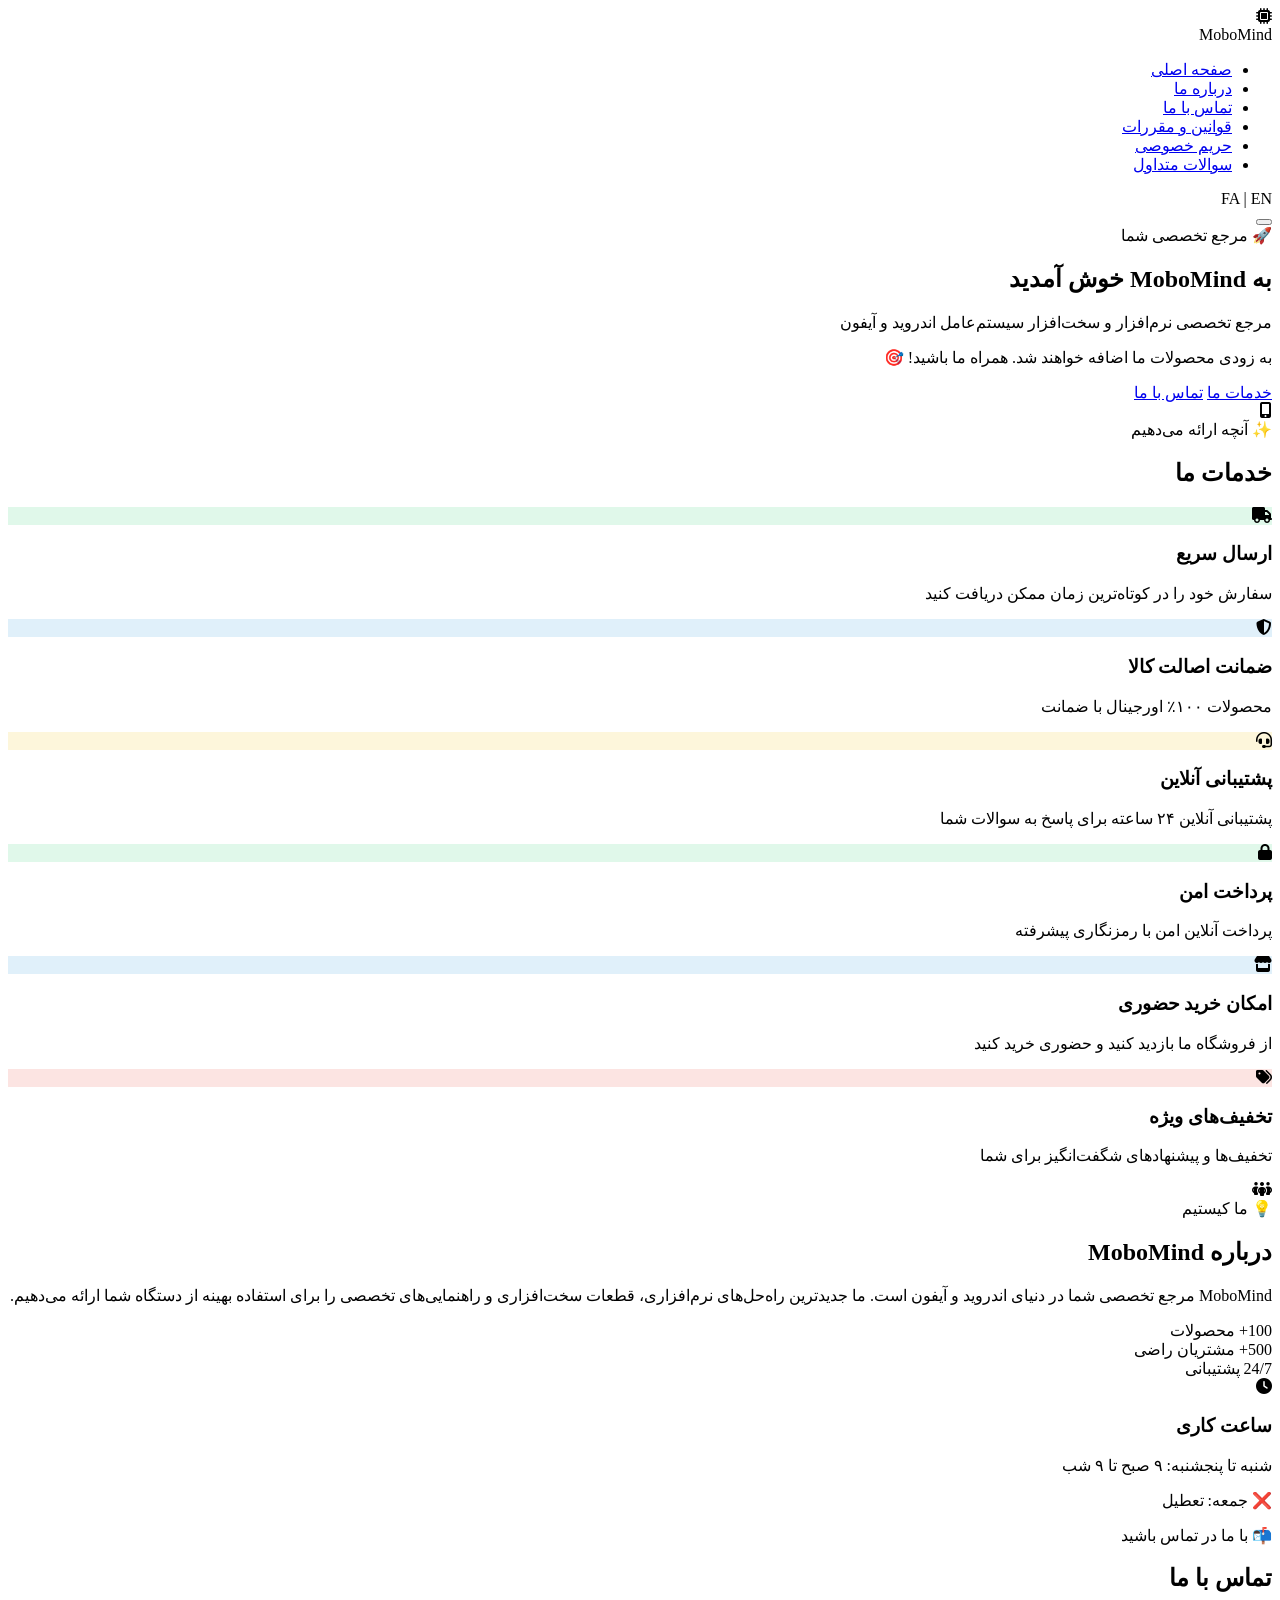
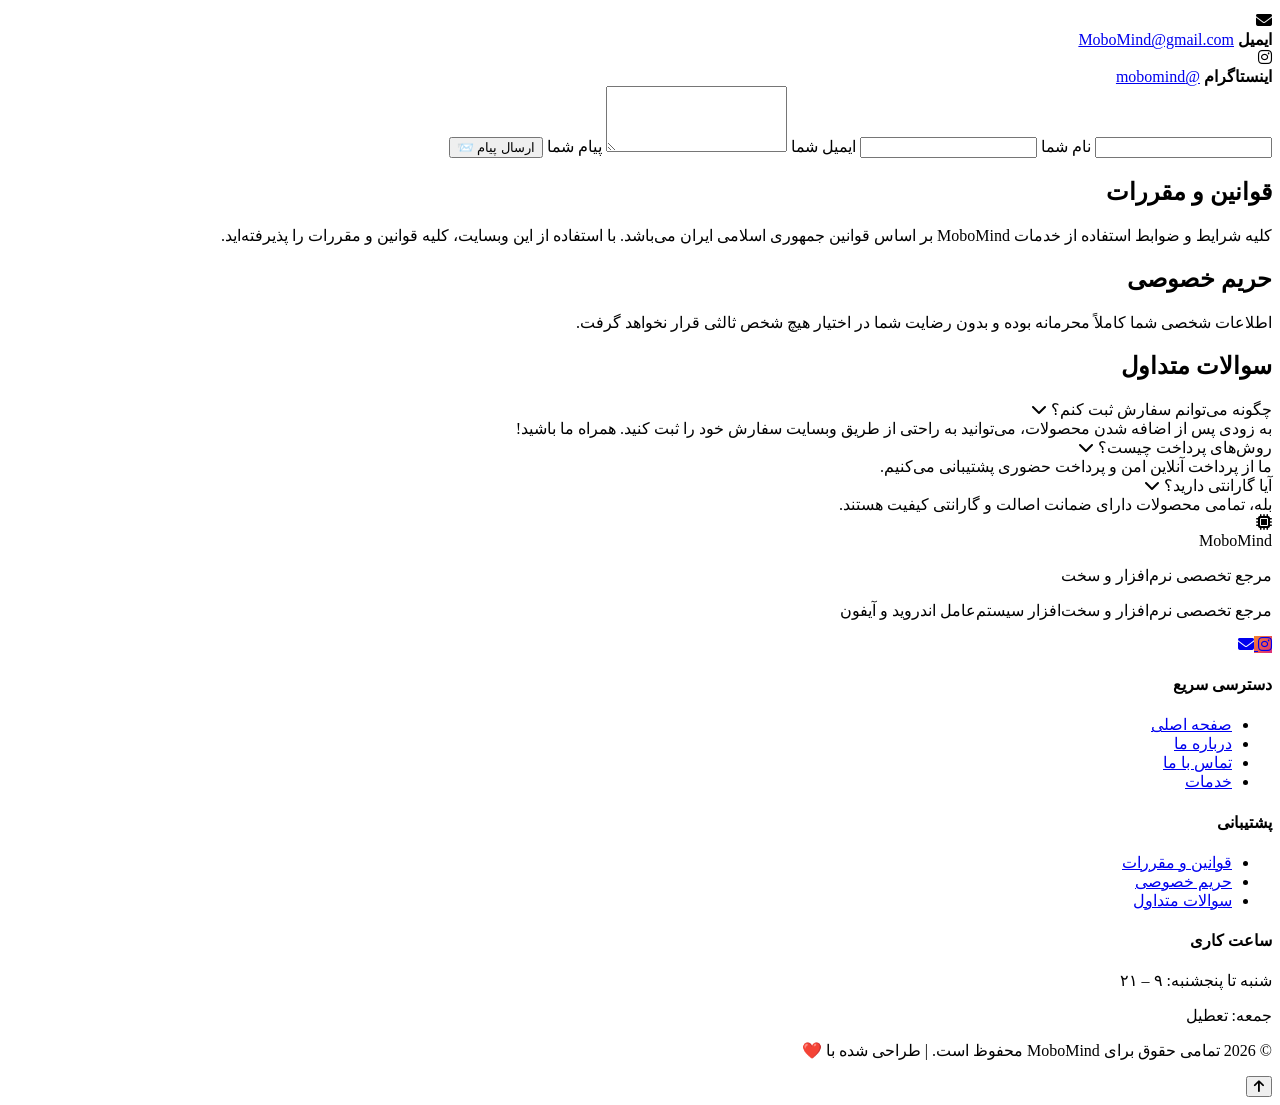
==== index.html @ 8cd3102c "Update index.html" ====
<!DOCTYPE html>
<html lang="fa" dir="rtl">
<head>
    <meta charset="UTF-8">
    <meta name="viewport" content="width=device-width, initial-scale=1.0">
    <title>MoboMind - مرجع تخصصی اندروید و آیفون</title>
    <link rel="stylesheet" href="style.css">
    <link rel="preconnect" href="https://fonts.googleapis.com">
    <link href="https://fonts.googleapis.com/css2?family=Vazirmatn:wght@300;400;500;600;700;800;900&display=swap" rel="stylesheet">
    <link rel="stylesheet" href="https://cdnjs.cloudflare.com/ajax/libs/font-awesome/6.5.0/css/all.min.css">
</head>
<body>

    <!-- ===== HEADER ===== -->
    <header class="header">
        <div class="container header__inner">
            <div class="logo">
                <div class="logo__icon">
                    <i class="fas fa-microchip"></i>
                </div>
                <span class="logo__text">Mobo<span class="logo__highlight">Mind</span></span>
            </div>

            <nav class="nav" id="nav">
                <ul class="nav__list">
                    <li><a href="#home" class="nav__link active" data-en="Home" data-fa="صفحه اصلی">صفحه اصلی</a></li>
                    <li><a href="#about" class="nav__link" data-en="About" data-fa="درباره ما">درباره ما</a></li>
                    <li><a href="#contact" class="nav__link" data-en="Contact" data-fa="تماس با ما">تماس با ما</a></li>
                    <li><a href="#rules" class="nav__link" data-en="Rules" data-fa="قوانین و مقررات">قوانین و مقررات</a></li>
                    <li><a href="#privacy" class="nav__link" data-en="Privacy" data-fa="حریم خصوصی">حریم خصوصی</a></li>
                    <li><a href="#faq" class="nav__link" data-en="FAQ" data-fa="سوالات متداول">سوالات متداول</a></li>
                </ul>
            </nav>

            <div class="header__left">
                <div class="lang-switch" id="langSwitch">
                    <span class="lang-switch__option active" data-lang="fa">FA</span>
                    <span class="lang-switch__divider">|</span>
                    <span class="lang-switch__option" data-lang="en">EN</span>
                </div>
                <button class="hamburger" id="hamburger" aria-label="منو">
                    <span></span>
                    <span></span>
                    <span></span>
                </button>
            </div>
        </div>
    </header>

    <!-- ===== HERO ===== -->
    <section class="hero" id="home">
        <div class="container hero__inner">
            <div class="hero__content">
                <span class="hero__badge" data-en="🚀 Your Tech Hub" data-fa="🚀 مرجع تخصصی شما">🚀 مرجع تخصصی شما</span>
                <h1 class="hero__title" data-en="Welcome to <span>MoboMind</span>" data-fa="به <span>MoboMind</span> خوش آمدید">به <span>MoboMind</span> خوش آمدید</h1>
                <p class="hero__subtitle" data-en="Your specialized reference for Android & iPhone software and hardware" data-fa="مرجع تخصصی نرم‌افزار و سخت‌افزار سیستم‌عامل اندروید و آیفون">مرجع تخصصی نرم‌افزار و سخت‌افزار سیستم‌عامل اندروید و آیفون</p>
                <p class="hero__soon" data-en="Our products will be added soon. Stay tuned! 🎯" data-fa="به زودی محصولات ما اضافه خواهند شد. همراه ما باشید! 🎯">به زودی محصولات ما اضافه خواهند شد. همراه ما باشید! 🎯</p>
                <div class="hero__buttons">
                    <a href="#services" class="btn btn--primary" data-en="Our Services" data-fa="خدمات ما">خدمات ما</a>
                    <a href="#contact" class="btn btn--outline" data-en="Contact Us" data-fa="تماس با ما">تماس با ما</a>
                </div>
            </div>
            <div class="hero__image">
                <div class="hero__shape"></div>
                <div class="hero__phone">
                    <i class="fas fa-mobile-screen-button"></i>
                </div>
            </div>
        </div>
    </section>

    <!-- ===== SERVICES ===== -->
    <section class="services section" id="services">
        <div class="container">
            <div class="section__header">
                <span class="section__tag" data-en="✨ What We Offer" data-fa="✨ آنچه ارائه می‌دهیم">✨ آنچه ارائه می‌دهیم</span>
                <h2 class="section__title" data-en="Our <span>Services</span>" data-fa="<span>خدمات</span> ما"><span>خدمات</span> ما</h2>
            </div>
            <div class="services__grid">
                <div class="service-card">
                    <div class="service-card__icon" style="background: rgba(46,204,113,0.15); color: var(--green);">
                        <i class="fas fa-truck"></i>
                    </div>
                    <h3 class="service-card__title" data-en="Fast Delivery" data-fa="ارسال سریع">ارسال سریع</h3>
                    <p class="service-card__desc" data-en="Receive your order in the shortest possible time" data-fa="سفارش خود را در کوتاه‌ترین زمان ممکن دریافت کنید">سفارش خود را در کوتاه‌ترین زمان ممکن دریافت کنید</p>
                </div>
                <div class="service-card">
                    <div class="service-card__icon" style="background: rgba(52,152,219,0.15); color: var(--blue);">
                        <i class="fas fa-shield-halved"></i>
                    </div>
                    <h3 class="service-card__title" data-en="Genuine Warranty" data-fa="ضمانت اصالت کالا">ضمانت اصالت کالا</h3>
                    <p class="service-card__desc" data-en="100% original products with warranty" data-fa="محصولات ۱۰۰٪ اورجینال با ضمانت">محصولات ۱۰۰٪ اورجینال با ضمانت</p>
                </div>
                <div class="service-card">
                    <div class="service-card__icon" style="background: rgba(241,196,15,0.15); color: var(--yellow);">
                        <i class="fas fa-headset"></i>
                    </div>
                    <h3 class="service-card__title" data-en="Online Support" data-fa="پشتیبانی آنلاین">پشتیبانی آنلاین</h3>
                    <p class="service-card__desc" data-en="24/7 online support to answer your questions" data-fa="پشتیبانی آنلاین ۲۴ ساعته برای پاسخ به سوالات شما">پشتیبانی آنلاین ۲۴ ساعته برای پاسخ به سوالات شما</p>
                </div>
                <div class="service-card">
                    <div class="service-card__icon" style="background: rgba(46,204,113,0.15); color: var(--green);">
                        <i class="fas fa-lock"></i>
                    </div>
                    <h3 class="service-card__title" data-en="Secure Payment" data-fa="پرداخت امن">پرداخت امن</h3>
                    <p class="service-card__desc" data-en="Secure online payment with encryption" data-fa="پرداخت آنلاین امن با رمزنگاری پیشرفته">پرداخت آنلاین امن با رمزنگاری پیشرفته</p>
                </div>
                <div class="service-card">
                    <div class="service-card__icon" style="background: rgba(52,152,219,0.15); color: var(--blue);">
                        <i class="fas fa-store"></i>
                    </div>
                    <h3 class="service-card__title" data-en="In-Store Purchase" data-fa="امکان خرید حضوری">امکان خرید حضوری</h3>
                    <p class="service-card__desc" data-en="Visit our store and shop in person" data-fa="از فروشگاه ما بازدید کنید و حضوری خرید کنید">از فروشگاه ما بازدید کنید و حضوری خرید کنید</p>
                </div>
                <div class="service-card service-card--highlight">
                    <div class="service-card__icon" style="background: rgba(231,76,60,0.15); color: var(--orange);">
                        <i class="fas fa-tags"></i>
                    </div>
                    <h3 class="service-card__title" data-en="Special Discounts" data-fa="تخفیف‌های ویژه">تخفیف‌های ویژه</h3>
                    <p class="service-card__desc" data-en="Amazing discounts and offers for you" data-fa="تخفیف‌ها و پیشنهادهای شگفت‌انگیز برای شما">تخفیف‌ها و پیشنهادهای شگفت‌انگیز برای شما</p>
                </div>
            </div>
        </div>
    </section>

    <!-- ===== ABOUT ===== -->
    <section class="about section" id="about">
        <div class="container">
            <div class="about__inner">
                <div class="about__image">
                    <div class="about__shape"></div>
                    <i class="fas fa-people-group about__icon"></i>
                </div>
                <div class="about__content">
                    <span class="section__tag" data-en="💡 Who We Are" data-fa="💡 ما کیستیم">💡 ما کیستیم</span>
                    <h2 class="section__title" data-en="About <span>MoboMind</span>" data-fa="درباره <span>MoboMind</span>">درباره <span>MoboMind</span></h2>
                    <p class="about__text" data-en="MoboMind is your specialized reference in the world of Android and iPhone. We provide the latest software solutions, hardware components, and expert guidance to help you get the most out of your device." data-fa="MoboMind مرجع تخصصی شما در دنیای اندروید و آیفون است. ما جدیدترین راه‌حل‌های نرم‌افزاری، قطعات سخت‌افزاری و راهنمایی‌های تخصصی را برای استفاده بهینه از دستگاه شما ارائه می‌دهیم.">MoboMind مرجع تخصصی شما در دنیای اندروید و آیفون است. ما جدیدترین راه‌حل‌های نرم‌افزاری، قطعات سخت‌افزاری و راهنمایی‌های تخصصی را برای استفاده بهینه از دستگاه شما ارائه می‌دهیم.</p>
                    <div class="about__stats">
                        <div class="stat">
                            <span class="stat__num">100+</span>
                            <span class="stat__label" data-en="Products" data-fa="محصولات">محصولات</span>
                        </div>
                        <div class="stat">
                            <span class="stat__num">500+</span>
                            <span class="stat__label" data-en="Happy Customers" data-fa="مشتریان راضی">مشتریان راضی</span>
                        </div>
                        <div class="stat">
                            <span class="stat__num">24/7</span>
                            <span class="stat__label" data-en="Support" data-fa="پشتیبانی">پشتیبانی</span>
                        </div>
                    </div>
                </div>
            </div>
        </div>
    </section>

    <!-- ===== WORKING HOURS ===== -->
    <section class="hours section" style="background: var(--gray-light);">
        <div class="container">
            <div class="hours__card">
                <i class="fas fa-clock hours__icon"></i>
                <h3 data-en="Working Hours" data-fa="ساعت کاری">ساعت کاری</h3>
                <p data-en="Saturday to Thursday: 9 AM – 9 PM" data-fa="شنبه تا پنجشنبه: ۹ صبح تا ۹ شب">شنبه تا پنجشنبه: ۹ صبح تا ۹ شب</p>
                <p class="hours__closed" data-en="❌ Friday: Closed" data-fa="❌ جمعه: تعطیل">❌ جمعه: تعطیل</p>
            </div>
        </div>
    </section>

    <!-- ===== CONTACT ===== -->
    <section class="contact section" id="contact">
        <div class="container">
            <div class="section__header">
                <span class="section__tag" data-en="📬 Get In Touch" data-fa="📬 با ما در تماس باشید">📬 با ما در تماس باشید</span>
                <h2 class="section__title" data-en="<span>Contact</span> Us" data-fa="<span>تماس</span> با ما"><span>تماس</span> با ما</h2>
            </div>
            <div class="contact__inner">
                <div class="contact__info">
                    <div class="contact__item">
                        <i class="fas fa-envelope" style="color: var(--blue);"></i>
                        <div>
                            <strong data-en="Email" data-fa="ایمیل">ایمیل</strong>
                            <a href="mailto:MoboMind@gmail.com">MoboMind@gmail.com</a>
                        </div>
                    </div>
                    <div class="contact__item">
                        <i class="fab fa-instagram" style="color: var(--orange);"></i>
                        <div>
                            <strong data-en="Instagram" data-fa="اینستاگرام">اینستاگرام</strong>
                            <a href="https://www.instagram.com/mobomind?igsh=MWRwNjY5ZjFuOTlqdQ==" target="_blank">@mobomind</a>
                        </div>
                    </div>
                </div>
                <form class="contact__form" id="contactForm">
                    <input type="text" id="formName" placeholder=" " required>
                    <label for="formName" data-en="Your Name" data-fa="نام شما">نام شما</label>
                    <input type="email" id="formEmail" placeholder=" " required>
                    <label for="formEmail" data-en="Your Email" data-fa="ایمیل شما">ایمیل شما</label>
                    <textarea id="formMessage" rows="4" placeholder=" " required></textarea>
                    <label for="formMessage" data-en="Your Message" data-fa="پیام شما">پیام شما</label>
                    <button type="submit" class="btn btn--primary" data-en="Send Message 📨" data-fa="ارسال پیام 📨">ارسال پیام 📨</button>
                </form>
            </div>
        </div>
    </section>

    <!-- ===== RULES / PRIVACY / FAQ ===== -->
    <section class="info-pages section" id="rules" style="background: var(--gray-light);">
        <div class="container">
            <div class="section__header">
                <h2 class="section__title" data-en="<span>Rules</span> & Regulations" data-fa="<span>قوانین</span> و مقررات"><span>قوانین</span> و مقررات</h2>
            </div>
            <div class="info-pages__content">
                <p data-en="All terms and conditions of using MoboMind services are based on the laws of the Islamic Republic of Iran. By using this website, you accept all rules and regulations." data-fa="کلیه شرایط و ضوابط استفاده از خدمات MoboMind بر اساس قوانین جمهوری اسلامی ایران می‌باشد. با استفاده از این وبسایت، کلیه قوانین و مقررات را پذیرفته‌اید.">کلیه شرایط و ضوابط استفاده از خدمات MoboMind بر اساس قوانین جمهوری اسلامی ایران می‌باشد. با استفاده از این وبسایت، کلیه قوانین و مقررات را پذیرفته‌اید.</p>
            </div>
        </div>
    </section>

    <section class="info-pages section" id="privacy">
        <div class="container">
            <div class="section__header">
                <h2 class="section__title" data-en="<span>Privacy</span> Policy" data-fa="<span>حریم</span> خصوصی"><span>حریم</span> خصوصی</h2>
            </div>
            <div class="info-pages__content">
                <p data-en="Your personal information is completely confidential and will not be shared with any third party without your consent." data-fa="اطلاعات شخصی شما کاملاً محرمانه بوده و بدون رضایت شما در اختیار هیچ شخص ثالثی قرار نخواهد گرفت.">اطلاعات شخصی شما کاملاً محرمانه بوده و بدون رضایت شما در اختیار هیچ شخص ثالثی قرار نخواهد گرفت.</p>
            </div>
        </div>
    </section>

    <section class="info-pages section" id="faq" style="background: var(--gray-light);">
        <div class="container">
            <div class="section__header">
                <h2 class="section__title" data-en="<span>Frequently</span> Asked Questions" data-fa="<span>سوالات</span> متداول"><span>سوالات</span> متداول</h2>
            </div>
            <div class="faq__list">
                <div class="faq__item">
                    <div class="faq__question">
                        <span data-en="How can I place an order?" data-fa="چگونه می‌توانم سفارش ثبت کنم؟">چگونه می‌توانم سفارش ثبت کنم؟</span>
                        <i class="fas fa-chevron-down"></i>
                    </div>
                    <div class="faq__answer" data-en="Soon after adding products, you can place your order easily through the website. Stay tuned!" data-fa="به زودی پس از اضافه شدن محصولات، می‌توانید به راحتی از طریق وبسایت سفارش خود را ثبت کنید. همراه ما باشید!">به زودی پس از اضافه شدن محصولات، می‌توانید به راحتی از طریق وبسایت سفارش خود را ثبت کنید. همراه ما باشید!</div>
                </div>
                <div class="faq__item">
                    <div class="faq__question">
                        <span data-en="What are the payment methods?" data-fa="روش‌های پرداخت چیست؟">روش‌های پرداخت چیست؟</span>
                        <i class="fas fa-chevron-down"></i>
                    </div>
                    <div class="faq__answer" data-en="We support secure online payment and in-store payment methods." data-fa="ما از پرداخت آنلاین امن و پرداخت حضوری پشتیبانی می‌کنیم.">ما از پرداخت آنلاین امن و پرداخت حضوری پشتیبانی می‌کنیم.</div>
                </div>
                <div class="faq__item">
                    <div class="faq__question">
                        <span data-en="Do you offer product warranty?" data-fa="آیا گارانتی دارید؟">آیا گارانتی دارید؟</span>
                        <i class="fas fa-chevron-down"></i>
                    </div>
                    <div class="faq__answer" data-en="Yes, all products come with a genuine warranty and quality guarantee." data-fa="بله، تمامی محصولات دارای ضمانت اصالت و گارانتی کیفیت هستند.">بله، تمامی محصولات دارای ضمانت اصالت و گارانتی کیفیت هستند.</div>
                </div>
            </div>
        </div>
    </section>

    <!-- ===== FOOTER ===== -->
    <footer class="footer">
        <div class="container footer__inner">
            <div class="footer__col">
                <div class="logo">
                    <div class="logo__icon">
                        <i class="fas fa-microchip"></i>
                    </div>
                    <span class="logo__text">Mobo<span class="logo__highlight">Mind</span></span>
                </div>
                <p class="footer__desc" data-en="Your specialized reference for Android & iPhone software and hardware" data-fa="مرجع تخصصی نرم‌افزار و سخت‌افزار سیستم‌عامل اندروید و آیفون">مرجع تخصصی نرم‌افزار و سخت
                    <p class="footer__desc" data-en="Your specialized reference for Android & iPhone software and hardware" data-fa="مرجع تخصصی نرم‌افزار و سخت‌افزار سیستم‌عامل اندروید و آیفون">مرجع تخصصی نرم‌افزار و سخت‌افزار سیستم‌عامل اندروید و آیفون</p>
                <div class="footer__social">
                    <a href="https://www.instagram.com/mobomind?igsh=MWRwNjY5ZjFuOTlqdQ==" target="_blank" class="footer__social-link" style="background: linear-gradient(135deg, #f58529, #dd2a7b);">
                        <i class="fab fa-instagram"></i>
                    </a>
                    <a href="mailto:MoboMind@gmail.com" class="footer__social-link" style="background: var(--blue);">
                        <i class="fas fa-envelope"></i>
                    </a>
                </div>
            </div>
            <div class="footer__col">
                <h4 data-en="Quick Links" data-fa="دسترسی سریع">دسترسی سریع</h4>
                <ul>
                    <li><a href="#home" data-en="Home" data-fa="صفحه اصلی">صفحه اصلی</a></li>
                    <li><a href="#about" data-en="About Us" data-fa="درباره ما">درباره ما</a></li>
                    <li><a href="#contact" data-en="Contact Us" data-fa="تماس با ما">تماس با ما</a></li>
                    <li><a href="#services" data-en="Services" data-fa="خدمات">خدمات</a></li>
                </ul>
            </div>
            <div class="footer__col">
                <h4 data-en="Support" data-fa="پشتیبانی">پشتیبانی</h4>
                <ul>
                    <li><a href="#rules" data-en="Rules" data-fa="قوانین و مقررات">قوانین و مقررات</a></li>
                    <li><a href="#privacy" data-en="Privacy" data-fa="حریم خصوصی">حریم خصوصی</a></li>
                    <li><a href="#faq" data-en="FAQ" data-fa="سوالات متداول">سوالات متداول</a></li>
                </ul>
            </div>
            <div class="footer__col">
                <h4 data-en="Working Hours" data-fa="ساعت کاری">ساعت کاری</h4>
                <p data-en="Sat - Thu: 9 AM – 9 PM" data-fa="شنبه تا پنجشنبه: ۹ – ۲۱">شنبه تا پنجشنبه: ۹ – ۲۱</p>
                <p class="footer__closed" data-en="Friday: Closed" data-fa="جمعه: تعطیل">جمعه: تعطیل</p>
            </div>
        </div>
        <div class="footer__bottom">
            <div class="container">
                <p data-en="&copy; 2026 MoboMind. All rights reserved. | Designed with ❤️" data-fa="&copy; 2026 تمامی حقوق برای MoboMind محفوظ است. | طراحی شده با ❤️">&copy; 2026 تمامی حقوق برای MoboMind محفوظ است. | طراحی شده با ❤️</p>
            </div>
        </div>
    </footer>

    <!-- ===== SCROLL TO TOP ===== -->
    <button class="scroll-top" id="scrollTop">
        <i class="fas fa-arrow-up"></i>
    </button>

    <script src="script.js"></script>
</body>
</html>
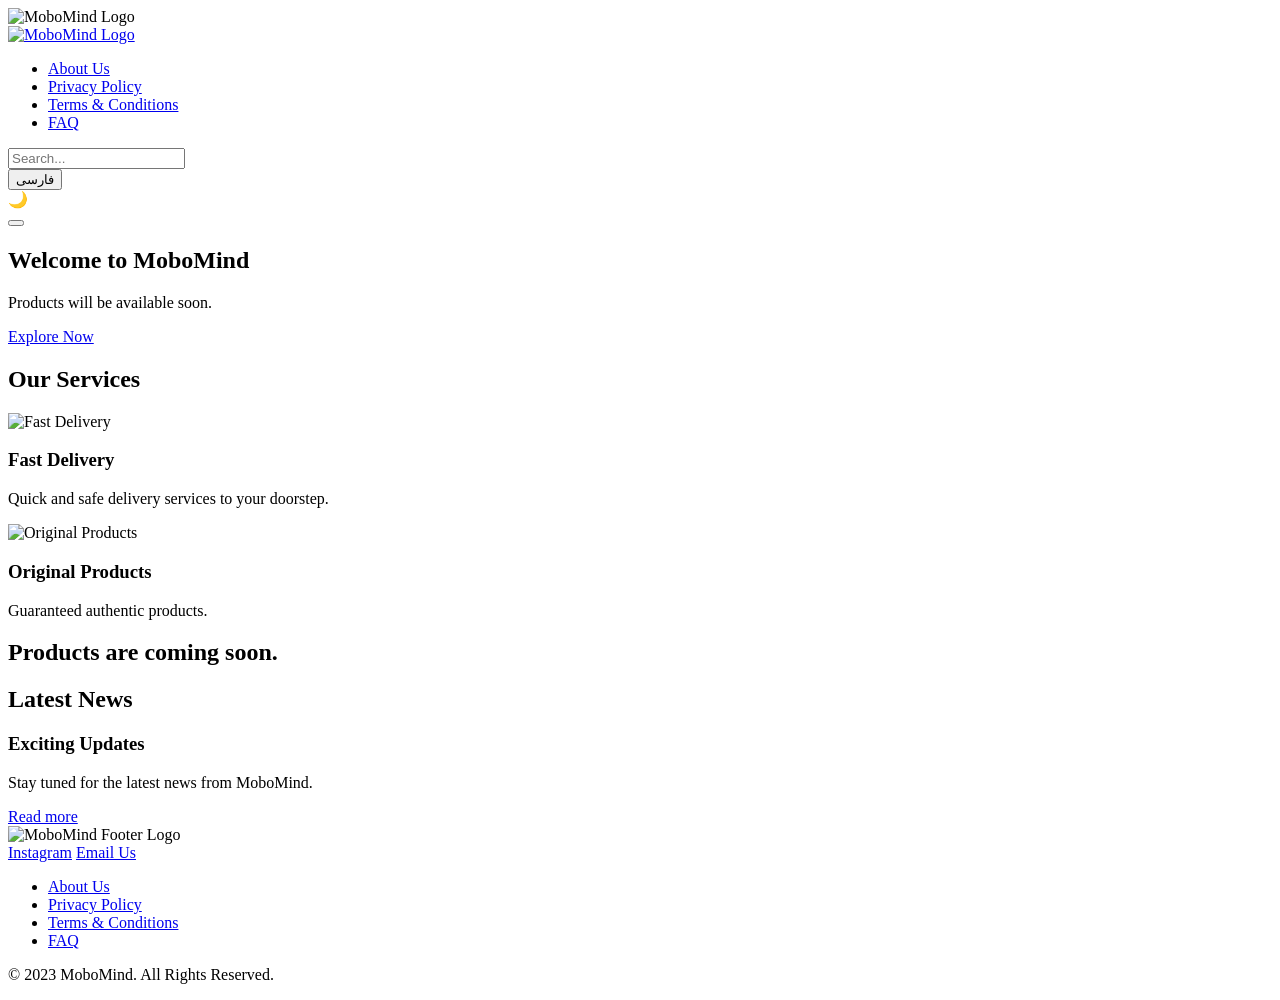
==== commit fe3ca6df: "Update index.html" ====
--- a/index.html
+++ b/index.html
@@ -1,318 +1,127 @@
 <!DOCTYPE html>
-<html lang="fa" dir="rtl">
+<html lang="en">
 <head>
     <meta charset="UTF-8">
     <meta name="viewport" content="width=device-width, initial-scale=1.0">
-    <title>MoboMind - مرجع تخصصی اندروید و آیفون</title>
-    <link rel="stylesheet" href="style.css">
-    <link rel="preconnect" href="https://fonts.googleapis.com">
-    <link href="https://fonts.googleapis.com/css2?family=Vazirmatn:wght@300;400;500;600;700;800;900&display=swap" rel="stylesheet">
-    <link rel="stylesheet" href="https://cdnjs.cloudflare.com/ajax/libs/font-awesome/6.5.0/css/all.min.css">
+    <meta name="description" content="MoboMind - The Professional Center for Android & iPhone Software & Hardware">
+    <link rel="stylesheet" href="assets/css/style.css">
+    <link rel="icon" href="assets/images/favicon.ico">
+    <link rel="preload" href="assets/fonts/Vazirmatn.woff2" as="font" type="font/woff2" crossorigin="anonymous">
+    <link rel="preload" href="assets/fonts/PlusJakartaSans.woff2" as="font" type="font/woff2" crossorigin="anonymous">
+    <title>MoboMind - Home</title>
 </head>
 <body>
+    <!-- Loading Screen -->
+    <div class="loading-screen" id="loading">
+        <img src="assets/images/splash-logo.png" alt="MoboMind Logo">
+    </div>
 
-    <!-- ===== HEADER ===== -->
-    <header class="header">
-        <div class="container header__inner">
-            <div class="logo">
-                <div class="logo__icon">
-                    <i class="fas fa-microchip"></i>
-                </div>
-                <span class="logo__text">Mobo<span class="logo__highlight">Mind</span></span>
-            </div>
-
-            <nav class="nav" id="nav">
-                <ul class="nav__list">
-                    <li><a href="#home" class="nav__link active" data-en="Home" data-fa="صفحه اصلی">صفحه اصلی</a></li>
-                    <li><a href="#about" class="nav__link" data-en="About" data-fa="درباره ما">درباره ما</a></li>
-                    <li><a href="#contact" class="nav__link" data-en="Contact" data-fa="تماس با ما">تماس با ما</a></li>
-                    <li><a href="#rules" class="nav__link" data-en="Rules" data-fa="قوانین و مقررات">قوانین و مقررات</a></li>
-                    <li><a href="#privacy" class="nav__link" data-en="Privacy" data-fa="حریم خصوصی">حریم خصوصی</a></li>
-                    <li><a href="#faq" class="nav__link" data-en="FAQ" data-fa="سوالات متداول">سوالات متداول</a></li>
+    <!-- Header -->
+    <header class="sticky-header">
+        <div class="container">
+            <a href="index.html" class="logo">
+                <img src="assets/images/logo-navbar.png" alt="MoboMind Logo">
+            </a>
+            <nav>
+                <ul class="nav-links">
+                    <li><a href="about.html">About Us</a></li>
+                    <li><a href="privacy.html">Privacy Policy</a></li>
+                    <li><a href="terms.html">Terms & Conditions</a></li>
+                    <li><a href="faq.html">FAQ</a></li>
                 </ul>
             </nav>
-
-            <div class="header__left">
-                <div class="lang-switch" id="langSwitch">
-                    <span class="lang-switch__option active" data-lang="fa">FA</span>
-                    <span class="lang-switch__divider">|</span>
-                    <span class="lang-switch__option" data-lang="en">EN</span>
-                </div>
-                <button class="hamburger" id="hamburger" aria-label="منو">
-                    <span></span>
-                    <span></span>
-                    <span></span>
-                </button>
+            <div class="header-actions">
+                <form class="search-bar">
+                    <input type="text" placeholder="Search...">
+                </form>
+                <button id="lang-switch">فارسی</button>
+                <div id="dark-mode-toggle" class="dark-mode-toggle">🌙</div>
+                <button class="menu-toggle" aria-label="menu"><span></span></button>
             </div>
         </div>
     </header>
 
-    <!-- ===== HERO ===== -->
-    <section class="hero" id="home">
-        <div class="container hero__inner">
-            <div class="hero__content">
-                <span class="hero__badge" data-en="🚀 Your Tech Hub" data-fa="🚀 مرجع تخصصی شما">🚀 مرجع تخصصی شما</span>
-                <h1 class="hero__title" data-en="Welcome to <span>MoboMind</span>" data-fa="به <span>MoboMind</span> خوش آمدید">به <span>MoboMind</span> خوش آمدید</h1>
-                <p class="hero__subtitle" data-en="Your specialized reference for Android & iPhone software and hardware" data-fa="مرجع تخصصی نرم‌افزار و سخت‌افزار سیستم‌عامل اندروید و آیفون">مرجع تخصصی نرم‌افزار و سخت‌افزار سیستم‌عامل اندروید و آیفون</p>
-                <p class="hero__soon" data-en="Our products will be added soon. Stay tuned! 🎯" data-fa="به زودی محصولات ما اضافه خواهند شد. همراه ما باشید! 🎯">به زودی محصولات ما اضافه خواهند شد. همراه ما باشید! 🎯</p>
-                <div class="hero__buttons">
-                    <a href="#services" class="btn btn--primary" data-en="Our Services" data-fa="خدمات ما">خدمات ما</a>
-                    <a href="#contact" class="btn btn--outline" data-en="Contact Us" data-fa="تماس با ما">تماس با ما</a>
+    <!-- Hero Section -->
+    <main>
+        <section class="hero-section" id="home">
+            <div class="hero-content">
+                <h1>Welcome to MoboMind</h1>
+                <p>Products will be available soon.</p>
+                <a href="shop.html" class="cta-button">Explore Now</a>
+            </div>
+            <div class="hero-animation"></div>
+        </section>
+
+        <!-- Services Section -->
+        <section class="services-section">
+            <div class="container">
+                <h2>Our Services</h2>
+                <div class="service-cards">
+                    <div class="service-card">
+                        <img class="services-icon" src="assets/images/delivery.svg" alt="Fast Delivery">
+                        <h3>Fast Delivery</h3>
+                        <p>Quick and safe delivery services to your doorstep.</p>
+                    </div>
+                    <div class="service-card">
+                        <img class="services-icon" src="assets/images/original.svg" alt="Original Products">
+                        <h3>Original Products</h3>
+                        <p>Guaranteed authentic products.</p>
+                    </div>
+                    <!-- Add more service cards as needed -->
                 </div>
             </div>
-            <div class="hero__image">
-                <div class="hero__shape"></div>
-                <div class="hero__phone">
-                    <i class="fas fa-mobile-screen-button"></i>
+        </section>
+
+        <!-- Placeholder Products Section -->
+        <section class="products-placeholder">
+            <div class="container">
+                <h2>Products are coming soon.</h2>
+                <div class="placeholder-cards">
+                    <div class="placeholder-card"></div>
+                    <!-- More placeholders -->
                 </div>
             </div>
-        </div>
-    </section>
+        </section>
 
-    <!-- ===== SERVICES ===== -->
-    <section class="services section" id="services">
-        <div class="container">
-            <div class="section__header">
-                <span class="section__tag" data-en="✨ What We Offer" data-fa="✨ آنچه ارائه می‌دهیم">✨ آنچه ارائه می‌دهیم</span>
-                <h2 class="section__title" data-en="Our <span>Services</span>" data-fa="<span>خدمات</span> ما"><span>خدمات</span> ما</h2>
-            </div>
-            <div class="services__grid">
-                <div class="service-card">
-                    <div class="service-card__icon" style="background: rgba(46,204,113,0.15); color: var(--green);">
-                        <i class="fas fa-truck"></i>
-                    </div>
-                    <h3 class="service-card__title" data-en="Fast Delivery" data-fa="ارسال سریع">ارسال سریع</h3>
-                    <p class="service-card__desc" data-en="Receive your order in the shortest possible time" data-fa="سفارش خود را در کوتاه‌ترین زمان ممکن دریافت کنید">سفارش خود را در کوتاه‌ترین زمان ممکن دریافت کنید</p>
-                </div>
-                <div class="service-card">
-                    <div class="service-card__icon" style="background: rgba(52,152,219,0.15); color: var(--blue);">
-                        <i class="fas fa-shield-halved"></i>
-                    </div>
-                    <h3 class="service-card__title" data-en="Genuine Warranty" data-fa="ضمانت اصالت کالا">ضمانت اصالت کالا</h3>
-                    <p class="service-card__desc" data-en="100% original products with warranty" data-fa="محصولات ۱۰۰٪ اورجینال با ضمانت">محصولات ۱۰۰٪ اورجینال با ضمانت</p>
-                </div>
-                <div class="service-card">
-                    <div class="service-card__icon" style="background: rgba(241,196,15,0.15); color: var(--yellow);">
-                        <i class="fas fa-headset"></i>
-                    </div>
-                    <h3 class="service-card__title" data-en="Online Support" data-fa="پشتیبانی آنلاین">پشتیبانی آنلاین</h3>
-                    <p class="service-card__desc" data-en="24/7 online support to answer your questions" data-fa="پشتیبانی آنلاین ۲۴ ساعته برای پاسخ به سوالات شما">پشتیبانی آنلاین ۲۴ ساعته برای پاسخ به سوالات شما</p>
-                </div>
-                <div class="service-card">
-                    <div class="service-card__icon" style="background: rgba(46,204,113,0.15); color: var(--green);">
-                        <i class="fas fa-lock"></i>
-                    </div>
-                    <h3 class="service-card__title" data-en="Secure Payment" data-fa="پرداخت امن">پرداخت امن</h3>
-                    <p class="service-card__desc" data-en="Secure online payment with encryption" data-fa="پرداخت آنلاین امن با رمزنگاری پیشرفته">پرداخت آنلاین امن با رمزنگاری پیشرفته</p>
-                </div>
-                <div class="service-card">
-                    <div class="service-card__icon" style="background: rgba(52,152,219,0.15); color: var(--blue);">
-                        <i class="fas fa-store"></i>
-                    </div>
-                    <h3 class="service-card__title" data-en="In-Store Purchase" data-fa="امکان خرید حضوری">امکان خرید حضوری</h3>
-                    <p class="service-card__desc" data-en="Visit our store and shop in person" data-fa="از فروشگاه ما بازدید کنید و حضوری خرید کنید">از فروشگاه ما بازدید کنید و حضوری خرید کنید</p>
-                </div>
-                <div class="service-card service-card--highlight">
-                    <div class="service-card__icon" style="background: rgba(231,76,60,0.15); color: var(--orange);">
-                        <i class="fas fa-tags"></i>
-                    </div>
-                    <h3 class="service-card__title" data-en="Special Discounts" data-fa="تخفیف‌های ویژه">تخفیف‌های ویژه</h3>
-                    <p class="service-card__desc" data-en="Amazing discounts and offers for you" data-fa="تخفیف‌ها و پیشنهادهای شگفت‌انگیز برای شما">تخفیف‌ها و پیشنهادهای شگفت‌انگیز برای شما</p>
+        <!-- Blog Section -->
+        <section class="blog-preview">
+            <div class="container">
+                <h2>Latest News</h2>
+                <div class="blog-cards">
+                    <article class="blog-card">
+                        <h3>Exciting Updates</h3>
+                        <p>Stay tuned for the latest news from MoboMind.</p>
+                        <a href="blog.html">Read more</a>
+                    </article>
+                    <!-- Add more blog cards as needed -->
                 </div>
             </div>
-        </div>
-    </section>
+        </section>
 
-    <!-- ===== ABOUT ===== -->
-    <section class="about section" id="about">
-        <div class="container">
-            <div class="about__inner">
-                <div class="about__image">
-                    <div class="about__shape"></div>
-                    <i class="fas fa-people-group about__icon"></i>
-                </div>
-                <div class="about__content">
-                    <span class="section__tag" data-en="💡 Who We Are" data-fa="💡 ما کیستیم">💡 ما کیستیم</span>
-                    <h2 class="section__title" data-en="About <span>MoboMind</span>" data-fa="درباره <span>MoboMind</span>">درباره <span>MoboMind</span></h2>
-                    <p class="about__text" data-en="MoboMind is your specialized reference in the world of Android and iPhone. We provide the latest software solutions, hardware components, and expert guidance to help you get the most out of your device." data-fa="MoboMind مرجع تخصصی شما در دنیای اندروید و آیفون است. ما جدیدترین راه‌حل‌های نرم‌افزاری، قطعات سخت‌افزاری و راهنمایی‌های تخصصی را برای استفاده بهینه از دستگاه شما ارائه می‌دهیم.">MoboMind مرجع تخصصی شما در دنیای اندروید و آیفون است. ما جدیدترین راه‌حل‌های نرم‌افزاری، قطعات سخت‌افزاری و راهنمایی‌های تخصصی را برای استفاده بهینه از دستگاه شما ارائه می‌دهیم.</p>
-                    <div class="about__stats">
-                        <div class="stat">
-                            <span class="stat__num">100+</span>
-                            <span class="stat__label" data-en="Products" data-fa="محصولات">محصولات</span>
-                        </div>
-                        <div class="stat">
-                            <span class="stat__num">500+</span>
-                            <span class="stat__label" data-en="Happy Customers" data-fa="مشتریان راضی">مشتریان راضی</span>
-                        </div>
-                        <div class="stat">
-                            <span class="stat__num">24/7</span>
-                            <span class="stat__label" data-en="Support" data-fa="پشتیبانی">پشتیبانی</span>
-                        </div>
+        <!-- Contact Section -->
+        <footer class="footer">
+            <div class="container">
+                <div class="footer-content">
+                    <img src="assets/images/logo-footer.png" alt="MoboMind Footer Logo">
+                    <div class="social-links">
+                        <a href="https://www.instagram.com/mobomind">Instagram</a>
+                        <a href="mailto:MoboMind@gmail.com">Email Us</a>
                     </div>
                 </div>
+                <nav class="footer-nav">
+                    <ul class="footer-links">
+                        <li><a href="about.html">About Us</a></li>
+                        <li><a href="privacy.html">Privacy Policy</a></li>
+                        <li><a href="terms.html">Terms & Conditions</a></li>
+                        <li><a href="faq.html">FAQ</a></li>
+                    </ul>
+                </nav>
+                <p>© 2023 MoboMind. All Rights Reserved.</p>
             </div>
-        </div>
-    </section>
+        </footer>
+    </main>
 
-    <!-- ===== WORKING HOURS ===== -->
-    <section class="hours section" style="background: var(--gray-light);">
-        <div class="container">
-            <div class="hours__card">
-                <i class="fas fa-clock hours__icon"></i>
-                <h3 data-en="Working Hours" data-fa="ساعت کاری">ساعت کاری</h3>
-                <p data-en="Saturday to Thursday: 9 AM – 9 PM" data-fa="شنبه تا پنجشنبه: ۹ صبح تا ۹ شب">شنبه تا پنجشنبه: ۹ صبح تا ۹ شب</p>
-                <p class="hours__closed" data-en="❌ Friday: Closed" data-fa="❌ جمعه: تعطیل">❌ جمعه: تعطیل</p>
-            </div>
-        </div>
-    </section>
-
-    <!-- ===== CONTACT ===== -->
-    <section class="contact section" id="contact">
-        <div class="container">
-            <div class="section__header">
-                <span class="section__tag" data-en="📬 Get In Touch" data-fa="📬 با ما در تماس باشید">📬 با ما در تماس باشید</span>
-                <h2 class="section__title" data-en="<span>Contact</span> Us" data-fa="<span>تماس</span> با ما"><span>تماس</span> با ما</h2>
-            </div>
-            <div class="contact__inner">
-                <div class="contact__info">
-                    <div class="contact__item">
-                        <i class="fas fa-envelope" style="color: var(--blue);"></i>
-                        <div>
-                            <strong data-en="Email" data-fa="ایمیل">ایمیل</strong>
-                            <a href="mailto:MoboMind@gmail.com">MoboMind@gmail.com</a>
-                        </div>
-                    </div>
-                    <div class="contact__item">
-                        <i class="fab fa-instagram" style="color: var(--orange);"></i>
-                        <div>
-                            <strong data-en="Instagram" data-fa="اینستاگرام">اینستاگرام</strong>
-                            <a href="https://www.instagram.com/mobomind?igsh=MWRwNjY5ZjFuOTlqdQ==" target="_blank">@mobomind</a>
-                        </div>
-                    </div>
-                </div>
-                <form class="contact__form" id="contactForm">
-                    <input type="text" id="formName" placeholder=" " required>
-                    <label for="formName" data-en="Your Name" data-fa="نام شما">نام شما</label>
-                    <input type="email" id="formEmail" placeholder=" " required>
-                    <label for="formEmail" data-en="Your Email" data-fa="ایمیل شما">ایمیل شما</label>
-                    <textarea id="formMessage" rows="4" placeholder=" " required></textarea>
-                    <label for="formMessage" data-en="Your Message" data-fa="پیام شما">پیام شما</label>
-                    <button type="submit" class="btn btn--primary" data-en="Send Message 📨" data-fa="ارسال پیام 📨">ارسال پیام 📨</button>
-                </form>
-            </div>
-        </div>
-    </section>
-
-    <!-- ===== RULES / PRIVACY / FAQ ===== -->
-    <section class="info-pages section" id="rules" style="background: var(--gray-light);">
-        <div class="container">
-            <div class="section__header">
-                <h2 class="section__title" data-en="<span>Rules</span> & Regulations" data-fa="<span>قوانین</span> و مقررات"><span>قوانین</span> و مقررات</h2>
-            </div>
-            <div class="info-pages__content">
-                <p data-en="All terms and conditions of using MoboMind services are based on the laws of the Islamic Republic of Iran. By using this website, you accept all rules and regulations." data-fa="کلیه شرایط و ضوابط استفاده از خدمات MoboMind بر اساس قوانین جمهوری اسلامی ایران می‌باشد. با استفاده از این وبسایت، کلیه قوانین و مقررات را پذیرفته‌اید.">کلیه شرایط و ضوابط استفاده از خدمات MoboMind بر اساس قوانین جمهوری اسلامی ایران می‌باشد. با استفاده از این وبسایت، کلیه قوانین و مقررات را پذیرفته‌اید.</p>
-            </div>
-        </div>
-    </section>
-
-    <section class="info-pages section" id="privacy">
-        <div class="container">
-            <div class="section__header">
-                <h2 class="section__title" data-en="<span>Privacy</span> Policy" data-fa="<span>حریم</span> خصوصی"><span>حریم</span> خصوصی</h2>
-            </div>
-            <div class="info-pages__content">
-                <p data-en="Your personal information is completely confidential and will not be shared with any third party without your consent." data-fa="اطلاعات شخصی شما کاملاً محرمانه بوده و بدون رضایت شما در اختیار هیچ شخص ثالثی قرار نخواهد گرفت.">اطلاعات شخصی شما کاملاً محرمانه بوده و بدون رضایت شما در اختیار هیچ شخص ثالثی قرار نخواهد گرفت.</p>
-            </div>
-        </div>
-    </section>
-
-    <section class="info-pages section" id="faq" style="background: var(--gray-light);">
-        <div class="container">
-            <div class="section__header">
-                <h2 class="section__title" data-en="<span>Frequently</span> Asked Questions" data-fa="<span>سوالات</span> متداول"><span>سوالات</span> متداول</h2>
-            </div>
-            <div class="faq__list">
-                <div class="faq__item">
-                    <div class="faq__question">
-                        <span data-en="How can I place an order?" data-fa="چگونه می‌توانم سفارش ثبت کنم؟">چگونه می‌توانم سفارش ثبت کنم؟</span>
-                        <i class="fas fa-chevron-down"></i>
-                    </div>
-                    <div class="faq__answer" data-en="Soon after adding products, you can place your order easily through the website. Stay tuned!" data-fa="به زودی پس از اضافه شدن محصولات، می‌توانید به راحتی از طریق وبسایت سفارش خود را ثبت کنید. همراه ما باشید!">به زودی پس از اضافه شدن محصولات، می‌توانید به راحتی از طریق وبسایت سفارش خود را ثبت کنید. همراه ما باشید!</div>
-                </div>
-                <div class="faq__item">
-                    <div class="faq__question">
-                        <span data-en="What are the payment methods?" data-fa="روش‌های پرداخت چیست؟">روش‌های پرداخت چیست؟</span>
-                        <i class="fas fa-chevron-down"></i>
-                    </div>
-                    <div class="faq__answer" data-en="We support secure online payment and in-store payment methods." data-fa="ما از پرداخت آنلاین امن و پرداخت حضوری پشتیبانی می‌کنیم.">ما از پرداخت آنلاین امن و پرداخت حضوری پشتیبانی می‌کنیم.</div>
-                </div>
-                <div class="faq__item">
-                    <div class="faq__question">
-                        <span data-en="Do you offer product warranty?" data-fa="آیا گارانتی دارید؟">آیا گارانتی دارید؟</span>
-                        <i class="fas fa-chevron-down"></i>
-                    </div>
-                    <div class="faq__answer" data-en="Yes, all products come with a genuine warranty and quality guarantee." data-fa="بله، تمامی محصولات دارای ضمانت اصالت و گارانتی کیفیت هستند.">بله، تمامی محصولات دارای ضمانت اصالت و گارانتی کیفیت هستند.</div>
-                </div>
-            </div>
-        </div>
-    </section>
-
-    <!-- ===== FOOTER ===== -->
-    <footer class="footer">
-        <div class="container footer__inner">
-            <div class="footer__col">
-                <div class="logo">
-                    <div class="logo__icon">
-                        <i class="fas fa-microchip"></i>
-                    </div>
-                    <span class="logo__text">Mobo<span class="logo__highlight">Mind</span></span>
-                </div>
-                <p class="footer__desc" data-en="Your specialized reference for Android & iPhone software and hardware" data-fa="مرجع تخصصی نرم‌افزار و سخت‌افزار سیستم‌عامل اندروید و آیفون">مرجع تخصصی نرم‌افزار و سخت
-                    <p class="footer__desc" data-en="Your specialized reference for Android & iPhone software and hardware" data-fa="مرجع تخصصی نرم‌افزار و سخت‌افزار سیستم‌عامل اندروید و آیفون">مرجع تخصصی نرم‌افزار و سخت‌افزار سیستم‌عامل اندروید و آیفون</p>
-                <div class="footer__social">
-                    <a href="https://www.instagram.com/mobomind?igsh=MWRwNjY5ZjFuOTlqdQ==" target="_blank" class="footer__social-link" style="background: linear-gradient(135deg, #f58529, #dd2a7b);">
-                        <i class="fab fa-instagram"></i>
-                    </a>
-                    <a href="mailto:MoboMind@gmail.com" class="footer__social-link" style="background: var(--blue);">
-                        <i class="fas fa-envelope"></i>
-                    </a>
-                </div>
-            </div>
-            <div class="footer__col">
-                <h4 data-en="Quick Links" data-fa="دسترسی سریع">دسترسی سریع</h4>
-                <ul>
-                    <li><a href="#home" data-en="Home" data-fa="صفحه اصلی">صفحه اصلی</a></li>
-                    <li><a href="#about" data-en="About Us" data-fa="درباره ما">درباره ما</a></li>
-                    <li><a href="#contact" data-en="Contact Us" data-fa="تماس با ما">تماس با ما</a></li>
-                    <li><a href="#services" data-en="Services" data-fa="خدمات">خدمات</a></li>
-                </ul>
-            </div>
-            <div class="footer__col">
-                <h4 data-en="Support" data-fa="پشتیبانی">پشتیبانی</h4>
-                <ul>
-                    <li><a href="#rules" data-en="Rules" data-fa="قوانین و مقررات">قوانین و مقررات</a></li>
-                    <li><a href="#privacy" data-en="Privacy" data-fa="حریم خصوصی">حریم خصوصی</a></li>
-                    <li><a href="#faq" data-en="FAQ" data-fa="سوالات متداول">سوالات متداول</a></li>
-                </ul>
-            </div>
-            <div class="footer__col">
-                <h4 data-en="Working Hours" data-fa="ساعت کاری">ساعت کاری</h4>
-                <p data-en="Sat - Thu: 9 AM – 9 PM" data-fa="شنبه تا پنجشنبه: ۹ – ۲۱">شنبه تا پنجشنبه: ۹ – ۲۱</p>
-                <p class="footer__closed" data-en="Friday: Closed" data-fa="جمعه: تعطیل">جمعه: تعطیل</p>
-            </div>
-        </div>
-        <div class="footer__bottom">
-            <div class="container">
-                <p data-en="&copy; 2026 MoboMind. All rights reserved. | Designed with ❤️" data-fa="&copy; 2026 تمامی حقوق برای MoboMind محفوظ است. | طراحی شده با ❤️">&copy; 2026 تمامی حقوق برای MoboMind محفوظ است. | طراحی شده با ❤️</p>
-            </div>
-        </div>
-    </footer>
-
-    <!-- ===== SCROLL TO TOP ===== -->
-    <button class="scroll-top" id="scrollTop">
-        <i class="fas fa-arrow-up"></i>
-    </button>
-
-    <script src="script.js"></script>
+    <script src="assets/js/script.js" defer></script>
+    <script src="assets/js/animations.js" defer></script>
 </body>
 </html>
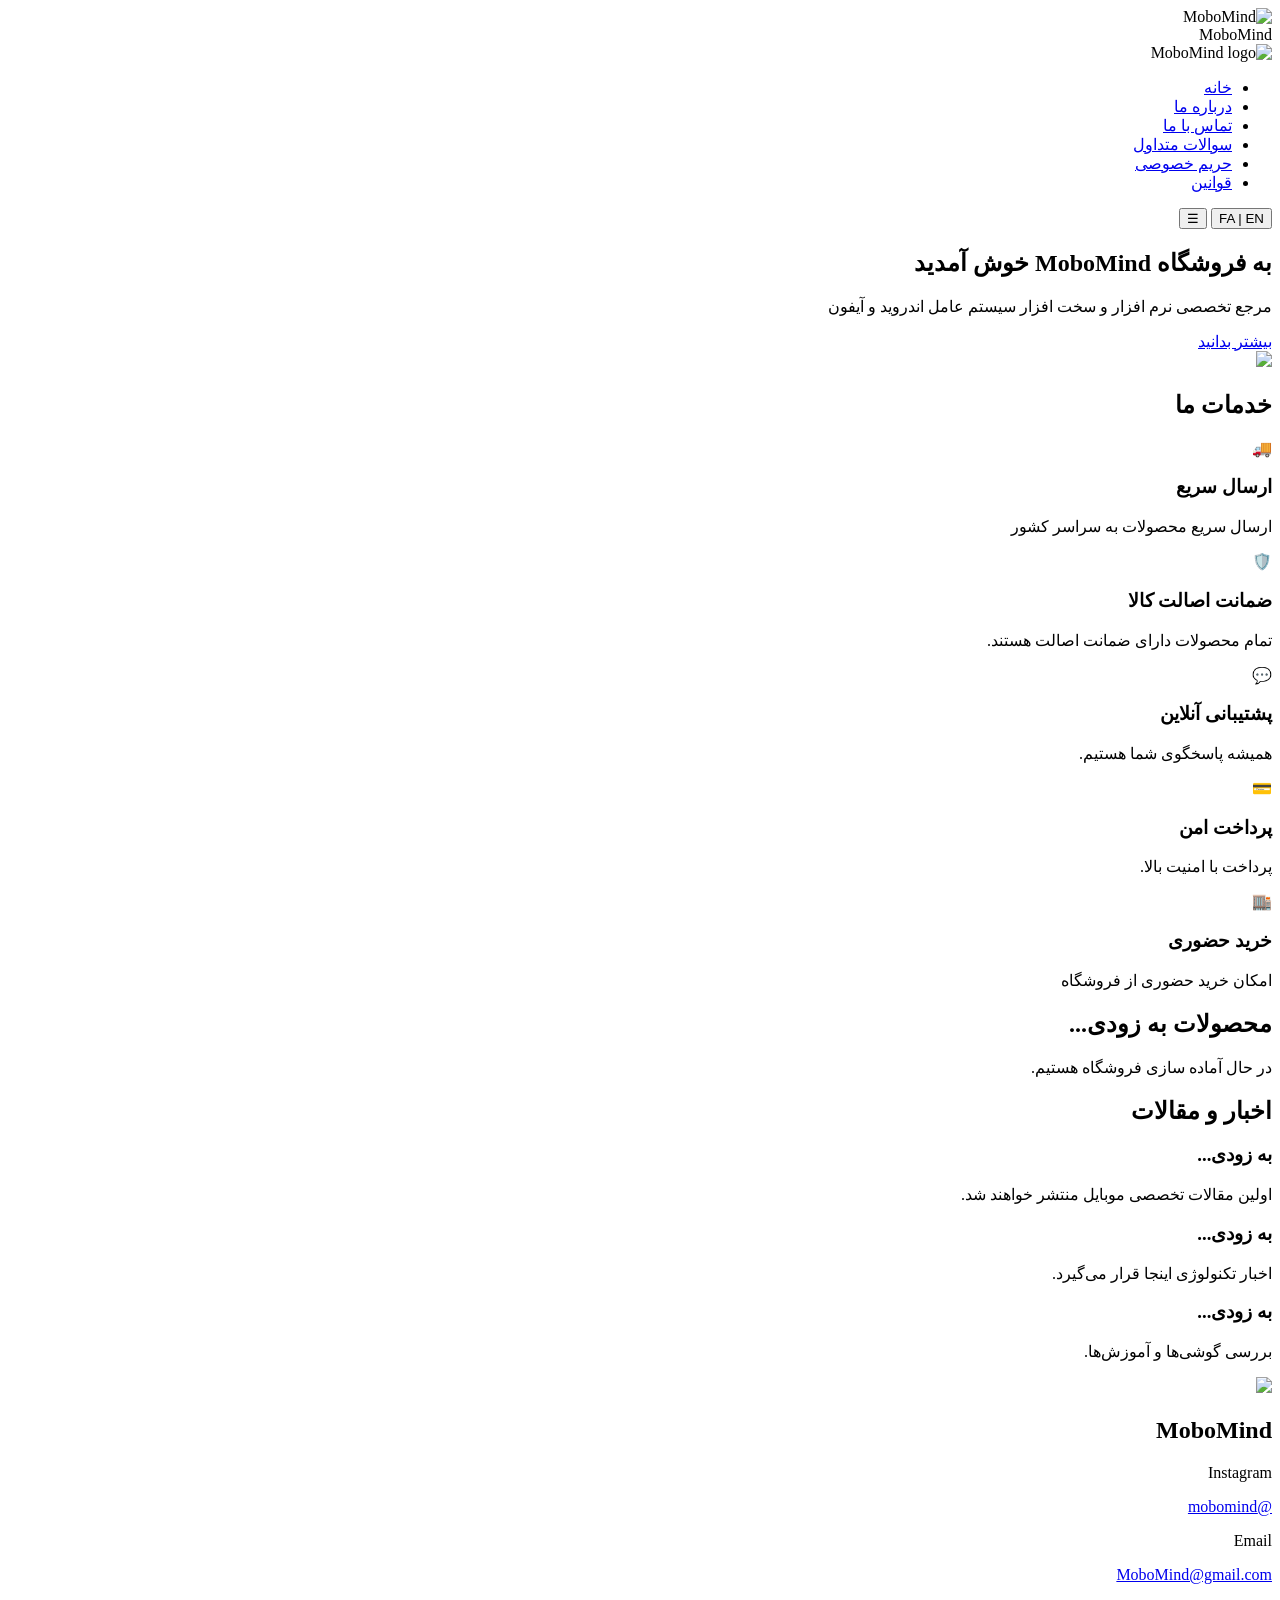
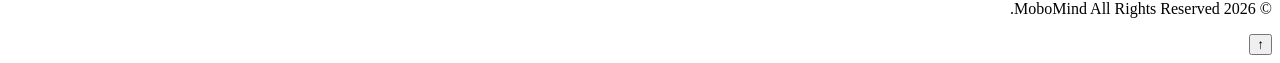
==== commit 84079ddc: "Update index.html" ====
--- a/index.html
+++ b/index.html
@@ -1,127 +1,424 @@
 <!DOCTYPE html>
-<html lang="en">
+<html lang="fa" dir="rtl">
+
 <head>
-    <meta charset="UTF-8">
-    <meta name="viewport" content="width=device-width, initial-scale=1.0">
-    <meta name="description" content="MoboMind - The Professional Center for Android & iPhone Software & Hardware">
-    <link rel="stylesheet" href="assets/css/style.css">
-    <link rel="icon" href="assets/images/favicon.ico">
-    <link rel="preload" href="assets/fonts/Vazirmatn.woff2" as="font" type="font/woff2" crossorigin="anonymous">
-    <link rel="preload" href="assets/fonts/PlusJakartaSans.woff2" as="font" type="font/woff2" crossorigin="anonymous">
-    <title>MoboMind - Home</title>
+
+<meta charset="UTF-8">
+
+<meta name="viewport"
+content="width=device-width, initial-scale=1.0">
+
+<meta name="description"
+content="MoboMind | مرجع تخصصی نرم افزار و سخت افزار اندروید و آیفون">
+
+<title>MoboMind</title>
+
+<link rel="icon"
+href="assets/images/favicon.png">
+
+<link rel="preconnect"
+href="https://fonts.googleapis.com">
+
+<link rel="preconnect"
+href="https://fonts.gstatic.com"
+crossorigin>
+
+<link href="https://fonts.googleapis.com/css2?family=Vazirmatn:wght@300;400;500;600;700;800&family=Plus+Jakarta+Sans:wght@300;400;500;600;700;800&display=swap"
+rel="stylesheet">
+
+<link rel="stylesheet"
+href="assets/css/style.css">
+
 </head>
+
 <body>
-    <!-- Loading Screen -->
-    <div class="loading-screen" id="loading">
-        <img src="assets/images/splash-logo.png" alt="MoboMind Logo">
-    </div>
-
-    <!-- Header -->
-    <header class="sticky-header">
-        <div class="container">
-            <a href="index.html" class="logo">
-                <img src="assets/images/logo-navbar.png" alt="MoboMind Logo">
-            </a>
-            <nav>
-                <ul class="nav-links">
-                    <li><a href="about.html">About Us</a></li>
-                    <li><a href="privacy.html">Privacy Policy</a></li>
-                    <li><a href="terms.html">Terms & Conditions</a></li>
-                    <li><a href="faq.html">FAQ</a></li>
-                </ul>
-            </nav>
-            <div class="header-actions">
-                <form class="search-bar">
-                    <input type="text" placeholder="Search...">
-                </form>
-                <button id="lang-switch">فارسی</button>
-                <div id="dark-mode-toggle" class="dark-mode-toggle">🌙</div>
-                <button class="menu-toggle" aria-label="menu"><span></span></button>
-            </div>
-        </div>
-    </header>
-
-    <!-- Hero Section -->
-    <main>
-        <section class="hero-section" id="home">
-            <div class="hero-content">
-                <h1>Welcome to MoboMind</h1>
-                <p>Products will be available soon.</p>
-                <a href="shop.html" class="cta-button">Explore Now</a>
-            </div>
-            <div class="hero-animation"></div>
-        </section>
-
-        <!-- Services Section -->
-        <section class="services-section">
-            <div class="container">
-                <h2>Our Services</h2>
-                <div class="service-cards">
-                    <div class="service-card">
-                        <img class="services-icon" src="assets/images/delivery.svg" alt="Fast Delivery">
-                        <h3>Fast Delivery</h3>
-                        <p>Quick and safe delivery services to your doorstep.</p>
-                    </div>
-                    <div class="service-card">
-                        <img class="services-icon" src="assets/images/original.svg" alt="Original Products">
-                        <h3>Original Products</h3>
-                        <p>Guaranteed authentic products.</p>
-                    </div>
-                    <!-- Add more service cards as needed -->
-                </div>
-            </div>
-        </section>
-
-        <!-- Placeholder Products Section -->
-        <section class="products-placeholder">
-            <div class="container">
-                <h2>Products are coming soon.</h2>
-                <div class="placeholder-cards">
-                    <div class="placeholder-card"></div>
-                    <!-- More placeholders -->
-                </div>
-            </div>
-        </section>
-
-        <!-- Blog Section -->
-        <section class="blog-preview">
-            <div class="container">
-                <h2>Latest News</h2>
-                <div class="blog-cards">
-                    <article class="blog-card">
-                        <h3>Exciting Updates</h3>
-                        <p>Stay tuned for the latest news from MoboMind.</p>
-                        <a href="blog.html">Read more</a>
-                    </article>
-                    <!-- Add more blog cards as needed -->
-                </div>
-            </div>
-        </section>
-
-        <!-- Contact Section -->
-        <footer class="footer">
-            <div class="container">
-                <div class="footer-content">
-                    <img src="assets/images/logo-footer.png" alt="MoboMind Footer Logo">
-                    <div class="social-links">
-                        <a href="https://www.instagram.com/mobomind">Instagram</a>
-                        <a href="mailto:MoboMind@gmail.com">Email Us</a>
-                    </div>
-                </div>
-                <nav class="footer-nav">
-                    <ul class="footer-links">
-                        <li><a href="about.html">About Us</a></li>
-                        <li><a href="privacy.html">Privacy Policy</a></li>
-                        <li><a href="terms.html">Terms & Conditions</a></li>
-                        <li><a href="faq.html">FAQ</a></li>
-                    </ul>
-                </nav>
-                <p>© 2023 MoboMind. All Rights Reserved.</p>
-            </div>
-        </footer>
-    </main>
-
-    <script src="assets/js/script.js" defer></script>
-    <script src="assets/js/animations.js" defer></script>
+
+<div id="loader">
+
+<div class="loader-logo">
+
+<img
+src="assets/images/logo.png"
+alt="MoboMind">
+
+</div>
+
+<div class="loader-text">
+
+MoboMind
+
+</div>
+
+</div>
+
+<header id="header">
+
+<div class="container">
+
+<div class="logo">
+
+<img
+src="assets/images/logo.png"
+alt="logo">
+
+<span>MoboMind</span>
+
+</div>
+
+<nav>
+
+<ul>
+
+<li><a href="#">خانه</a></li>
+
+<li><a href="about.html">درباره ما</a></li>
+
+<li><a href="contact.html">تماس با ما</a></li>
+
+<li><a href="faq.html">سوالات متداول</a></li>
+
+<li><a href="privacy.html">حریم خصوصی</a></li>
+
+<li><a href="terms.html">قوانین</a></li>
+
+</ul>
+
+</nav>
+
+<div class="header-buttons">
+
+<button id="lang">
+
+FA | EN
+
+</button>
+
+<button id="menu">
+
+☰
+
+</button>
+
+</div>
+
+</div>
+
+</header>
+
+<section class="hero">
+
+<div class="hero-content">
+
+<h1>
+
+به فروشگاه MoboMind خوش آمدید
+
+</h1>
+
+<p>
+
+مرجع تخصصی نرم افزار و سخت افزار سیستم عامل اندروید و آیفون
+
+</p>
+
+<a href="#services"
+class="btn">
+
+بیشتر بدانید
+
+</a>
+
+</div>
+
+<div class="hero-image">
+
+<img
+src="assets/images/logo.png">
+
+</div>
+
+</section>
+
+<section
+id="services"
+class="services">
+
+<h2>
+
+خدمات ما
+
+</h2>
+
+<div class="service-grid">
+
+<div class="card">
+
+<div class="icon">
+
+🚚
+
+</div>
+
+<h3>
+
+ارسال سریع
+
+</h3>
+
+<p>
+
+ارسال سریع محصولات به سراسر کشور
+
+</p>
+
+</div>
+
+<div class="card">
+
+<div class="icon">
+
+🛡️
+
+</div>
+
+<h3>
+
+ضمانت اصالت کالا
+
+</h3>
+
+<p>
+
+تمام محصولات دارای ضمانت اصالت هستند.
+
+</p>
+
+</div>
+
+<div class="card">
+
+<div class="icon">
+
+💬
+
+</div>
+
+<h3>
+
+پشتیبانی آنلاین
+
+</h3>
+
+<p>
+
+همیشه پاسخگوی شما هستیم.
+
+</p>
+
+</div>
+
+<div class="card">
+
+<div class="icon">
+
+💳
+
+</div>
+
+<h3>
+
+پرداخت امن
+
+</h3>
+
+<p>
+
+پرداخت با امنیت بالا.
+
+</p>
+
+</div>
+
+<div class="card">
+
+<div class="icon">
+
+🏬
+
+</div>
+
+<h3>
+
+خرید حضوری
+
+</h3>
+
+<p>
+
+امکان خرید حضوری از فروشگاه
+
+</p>
+
+</div>
+
+</div>
+
+</section>
+
+<section class="coming">
+
+<h2>
+
+محصولات به زودی...
+
+</h2>
+
+<p>
+
+در حال آماده سازی فروشگاه هستیم.
+
+</p>
+
+<div class="coming-grid">
+
+<div class="coming-card"></div>
+
+<div class="coming-card"></div>
+
+<div class="coming-card"></div>
+
+<div class="coming-card"></div>
+
+<div class="coming-card"></div>
+
+<div class="coming-card"></div>
+
+</div>
+
+</section>
+
+<section class="blog">
+
+<h2>
+
+اخبار و مقالات
+
+</h2>
+
+<div class="blog-grid">
+
+<div class="blog-card">
+
+<h3>
+
+به زودی...
+
+</h3>
+
+<p>
+
+اولین مقالات تخصصی موبایل منتشر خواهند شد.
+
+</p>
+
+</div>
+
+<div class="blog-card">
+
+<h3>
+
+به زودی...
+
+</h3>
+
+<p>
+
+اخبار تکنولوژی اینجا قرار می‌گیرد.
+
+</p>
+
+</div>
+
+<div class="blog-card">
+
+<h3>
+
+به زودی...
+
+</h3>
+
+<p>
+
+بررسی گوشی‌ها و آموزش‌ها.
+
+</p>
+
+</div>
+
+</div>
+
+</section>
+
+<footer>
+
+<div class="footer-logo">
+
+<img
+src="assets/images/logo.png">
+
+<h2>
+
+MoboMind
+
+</h2>
+
+</div>
+
+<div class="footer-contact">
+
+<p>
+
+Instagram
+
+</p>
+
+<a href="https://www.instagram.com/mobomind">
+
+@mobomind
+
+</a>
+
+<p>
+
+Email
+
+</p>
+
+<a href="mailto:MoboMind@gmail.com">
+
+MoboMind@gmail.com
+
+</a>
+
+</div>
+
+<p class="copyright">
+
+© 2026 MoboMind
+All Rights Reserved.
+
+</p>
+
+</footer>
+
+<button id="top">
+
+↑
+
+</button>
+
+<script src="assets/js/script.js"></script>
+
 </body>
+
 </html>
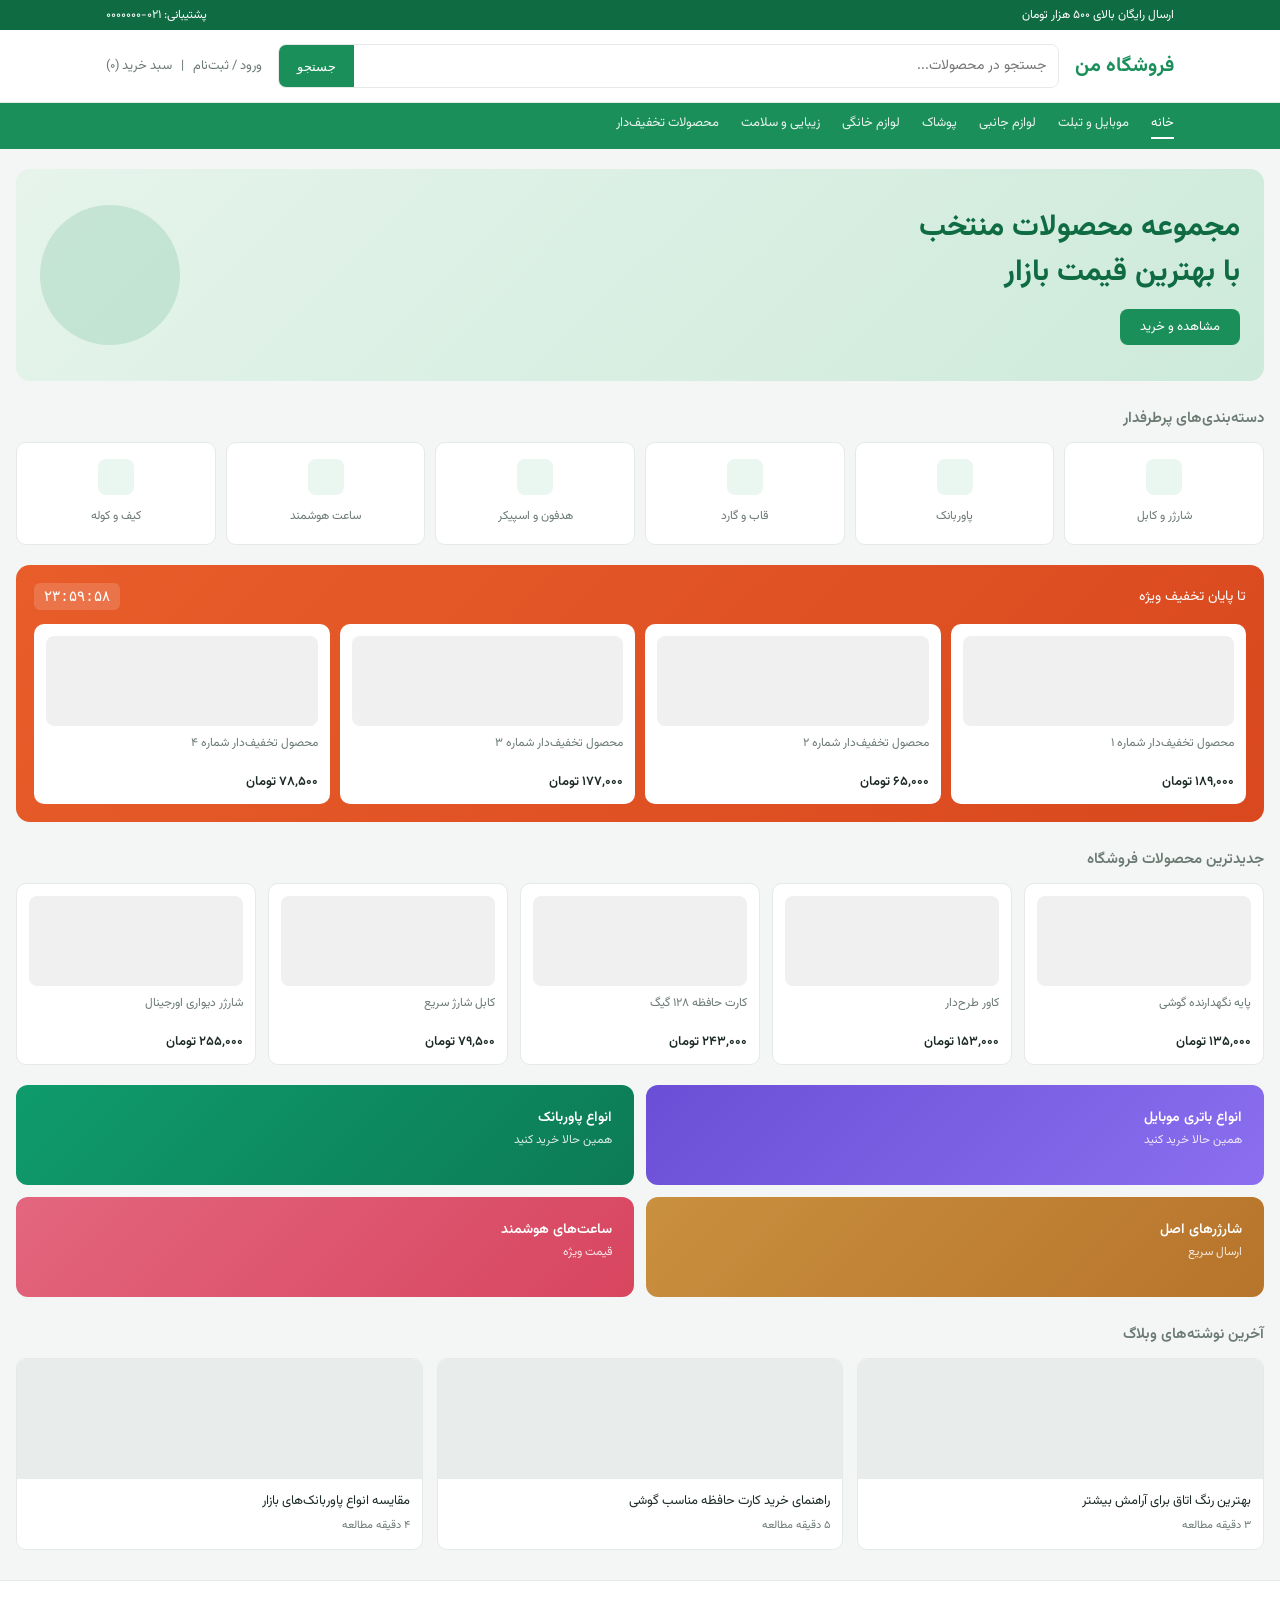
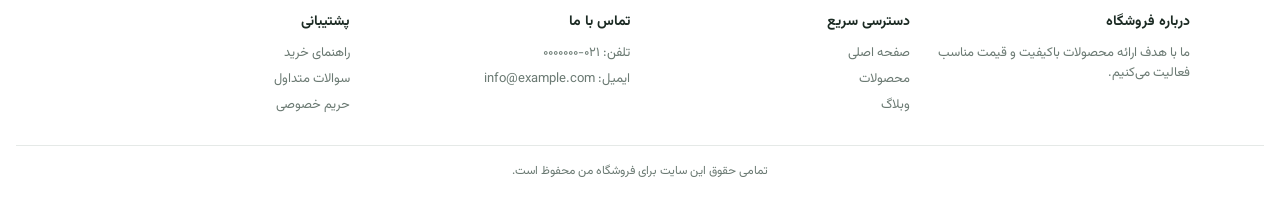
==== commit 337e80e4: "Update index.html" ====
--- a/index.html
+++ b/index.html
@@ -1,424 +1,219 @@
 <!DOCTYPE html>
 <html lang="fa" dir="rtl">
-
 <head>
-
 <meta charset="UTF-8">
-
-<meta name="viewport"
-content="width=device-width, initial-scale=1.0">
-
-<meta name="description"
-content="MoboMind | مرجع تخصصی نرم افزار و سخت افزار اندروید و آیفون">
-
-<title>MoboMind</title>
-
-<link rel="icon"
-href="assets/images/favicon.png">
-
-<link rel="preconnect"
-href="https://fonts.googleapis.com">
-
-<link rel="preconnect"
-href="https://fonts.gstatic.com"
-crossorigin>
-
-<link href="https://fonts.googleapis.com/css2?family=Vazirmatn:wght@300;400;500;600;700;800&family=Plus+Jakarta+Sans:wght@300;400;500;600;700;800&display=swap"
-rel="stylesheet">
-
-<link rel="stylesheet"
-href="assets/css/style.css">
-
+<meta name="viewport" content="width=device-width, initial-scale=1.0">
+<title>فروشگاه دیجی‌کالای من</title>
+<link rel="preconnect" href="https://fonts.googleapis.com">
+<link href="https://fonts.googleapis.com/css2?family=Vazirmatn:wght@400;500;600;700&display=swap" rel="stylesheet">
+<style>
+  :root{
+    --brand:#1a8f5a;
+    --brand-dark:#0f6b42;
+    --accent-orange:#e85d2a;
+    --bg:#f4f6f5;
+    --card:#ffffff;
+    --text:#1c2b24;
+    --text-soft:#6b7a73;
+    --line:#e5e9e7;
+  }
+  *{margin:0;padding:0;box-sizing:border-box;}
+  body{font-family:'Vazirmatn',sans-serif; background:var(--bg); color:var(--text);}
+  a{text-decoration:none; color:inherit;}
+  img,.ph{display:block;}
+  .wrap{max-width:1100px; margin:0 auto; padding:0 16px;}
+
+  /* top bar */
+  .topbar{background:var(--brand-dark); color:#fff; font-size:12px; padding:6px 0;}
+  .topbar .wrap{display:flex; justify-content:space-between;}
+
+  header.main{background:#fff; border-bottom:1px solid var(--line); padding:14px 0;}
+  header.main .wrap{display:flex; align-items:center; gap:16px; flex-wrap:wrap;}
+  .logo{font-weight:700; font-size:20px; color:var(--brand);}
+  .search{flex:1; min-width:200px; display:flex; border:1px solid var(--line); border-radius:8px; overflow:hidden;}
+  .search input{flex:1; border:none; padding:10px 12px; font-family:inherit; font-size:14px;}
+  .search button{background:var(--brand); color:#fff; border:none; padding:0 18px; cursor:pointer;}
+  .cart{font-size:13px; color:var(--text-soft); white-space:nowrap;}
+
+  nav.catnav{background:var(--brand); overflow-x:auto;}
+  nav.catnav .wrap{display:flex; gap:22px; padding:10px 16px; white-space:nowrap;}
+  nav.catnav a{color:#fff; font-size:13px; opacity:.9;}
+  nav.catnav a.active{opacity:1; border-bottom:2px solid #fff; padding-bottom:4px;}
+
+  /* hero */
+  .hero{background:linear-gradient(135deg,#e6f4ec,#cdeada); border-radius:14px; margin:20px 16px; padding:36px 24px; display:flex; align-items:center; justify-content:space-between; gap:20px;}
+  .hero h1{font-size:clamp(20px,3.5vw,30px); color:var(--brand-dark); line-height:1.5;}
+  .hero .ph-hero{width:140px; height:140px; background:var(--brand); border-radius:50%; opacity:.15; flex-shrink:0;}
+  .hero .btn{display:inline-block; margin-top:14px; background:var(--brand); color:#fff; padding:8px 20px; border-radius:8px; font-size:13px;}
+
+  .section-title{font-size:15px; font-weight:600; margin:26px 16px 12px; color:var(--text-soft);}
+
+  /* category icons */
+  .cat-grid{display:grid; grid-template-columns:repeat(3,1fr); gap:10px; margin:0 16px;}
+  @media(min-width:640px){.cat-grid{grid-template-columns:repeat(6,1fr);}}
+  .cat-item{background:var(--card); border:1px solid var(--line); border-radius:10px; padding:16px 8px; text-align:center;}
+  .cat-item .ic{width:36px; height:36px; margin:0 auto 8px; border-radius:8px; background:#eaf6f0;}
+  .cat-item span{font-size:12px; color:var(--text-soft);}
+
+  /* discount block */
+  .discount{background:linear-gradient(135deg,var(--accent-orange),#d9481e); border-radius:14px; margin:20px 16px; padding:18px; color:#fff;}
+  .discount-head{display:flex; justify-content:space-between; align-items:center; margin-bottom:14px; font-size:14px;}
+  #countdown{font-family:monospace; font-size:15px; background:rgba(255,255,255,.15); padding:4px 10px; border-radius:6px;}
+  .product-row{display:grid; grid-template-columns:repeat(2,1fr); gap:10px;}
+  @media(min-width:640px){.product-row{grid-template-columns:repeat(4,1fr);}}
+  .product-card{background:#fff; border-radius:10px; padding:12px; color:var(--text);}
+  .product-card .img{width:100%; height:90px; border-radius:8px; background:#f0f0f0; margin-bottom:8px;}
+  .product-card .name{font-size:12px; color:var(--text-soft); height:32px; overflow:hidden;}
+  .product-card .price{font-size:13px; font-weight:600; margin-top:6px;}
+
+  /* products grid */
+  .grid-products{display:grid; grid-template-columns:repeat(2,1fr); gap:12px; margin:0 16px;}
+  @media(min-width:640px){.grid-products{grid-template-columns:repeat(5,1fr);}}
+  .grid-products .product-card{border:1px solid var(--line);}
+
+  /* promo banners */
+  .promo-grid{display:grid; grid-template-columns:1fr 1fr; gap:12px; margin:20px 16px;}
+  .promo{border-radius:12px; padding:22px; color:#fff; font-size:14px; font-weight:600; min-height:100px; display:flex; flex-direction:column; justify-content:space-between;}
+  .promo.p1{background:linear-gradient(135deg,#6a4fd6,#8b6ff0);}
+  .promo.p2{background:linear-gradient(135deg,#0f9b6c,#0c7b56);}
+  .promo.p3{background:linear-gradient(135deg,#c9903f,#b7742b);}
+  .promo.p4{background:linear-gradient(135deg,#e3667e,#d8455f);}
+  .promo small{font-weight:400; opacity:.85; font-size:12px;}
+
+  /* blog */
+  .blog-grid{display:grid; grid-template-columns:1fr; gap:14px; margin:0 16px;}
+  @media(min-width:640px){.blog-grid{grid-template-columns:repeat(3,1fr);}}
+  .blog-card{background:#fff; border-radius:10px; overflow:hidden; border:1px solid var(--line);}
+  .blog-card .img{height:120px; background:#e8ecea;}
+  .blog-card .body{padding:12px;}
+  .blog-card .body p{font-size:13px; line-height:1.6;}
+  .blog-card .body span{font-size:11px; color:var(--text-soft);}
+
+  footer{background:#fff; border-top:1px solid var(--line); margin-top:30px; padding:30px 16px; font-size:13px; color:var(--text-soft);}
+  .foot-grid{display:grid; grid-template-columns:1fr; gap:20px; max-width:1100px; margin:0 auto;}
+  @media(min-width:640px){.foot-grid{grid-template-columns:repeat(4,1fr);}}
+  .foot-col h4{color:var(--text); font-size:14px; margin-bottom:10px;}
+  .foot-col p{margin-bottom:6px;}
+  .copyright{text-align:center; margin-top:24px; padding-top:16px; border-top:1px solid var(--line); font-size:12px;}
+</style>
 </head>
-
 <body>
 
-<div id="loader">
-
-<div class="loader-logo">
-
-<img
-src="assets/images/logo.png"
-alt="MoboMind">
-
-</div>
-
-<div class="loader-text">
-
-MoboMind
-
-</div>
-
-</div>
-
-<header id="header">
-
-<div class="container">
-
-<div class="logo">
-
-<img
-src="assets/images/logo.png"
-alt="logo">
-
-<span>MoboMind</span>
-
-</div>
-
-<nav>
-
-<ul>
-
-<li><a href="#">خانه</a></li>
-
-<li><a href="about.html">درباره ما</a></li>
-
-<li><a href="contact.html">تماس با ما</a></li>
-
-<li><a href="faq.html">سوالات متداول</a></li>
-
-<li><a href="privacy.html">حریم خصوصی</a></li>
-
-<li><a href="terms.html">قوانین</a></li>
-
-</ul>
-
+<div class="topbar"><div class="wrap"><span>ارسال رایگان بالای ۵۰۰ هزار تومان</span><span>پشتیبانی: ۰۲۱-۰۰۰۰۰۰۰</span></div></div>
+
+<header class="main">
+  <div class="wrap">
+    <div class="logo">فروشگاه من</div>
+    <div class="search">
+      <input type="text" placeholder="جستجو در محصولات...">
+      <button>جستجو</button>
+    </div>
+    <div class="cart">ورود / ثبت‌نام &nbsp; | &nbsp; سبد خرید (۰)</div>
+  </div>
+</header>
+
+<nav class="catnav">
+  <div class="wrap">
+    <a href="#" class="active">خانه</a>
+    <a href="#">موبایل و تبلت</a>
+    <a href="#">لوازم جانبی</a>
+    <a href="#">پوشاک</a>
+    <a href="#">لوازم خانگی</a>
+    <a href="#">زیبایی و سلامت</a>
+    <a href="#">محصولات تخفیف‌دار</a>
+  </div>
 </nav>
 
-<div class="header-buttons">
-
-<button id="lang">
-
-FA | EN
-
-</button>
-
-<button id="menu">
-
-☰
-
-</button>
-
-</div>
-
-</div>
-
-</header>
-
-<section class="hero">
-
-<div class="hero-content">
-
-<h1>
-
-به فروشگاه MoboMind خوش آمدید
-
-</h1>
-
-<p>
-
-مرجع تخصصی نرم افزار و سخت افزار سیستم عامل اندروید و آیفون
-
-</p>
-
-<a href="#services"
-class="btn">
-
-بیشتر بدانید
-
-</a>
-
-</div>
-
-<div class="hero-image">
-
-<img
-src="assets/images/logo.png">
-
-</div>
-
-</section>
-
-<section
-id="services"
-class="services">
-
-<h2>
-
-خدمات ما
-
-</h2>
-
-<div class="service-grid">
-
-<div class="card">
-
-<div class="icon">
-
-🚚
-
-</div>
-
-<h3>
-
-ارسال سریع
-
-</h3>
-
-<p>
-
-ارسال سریع محصولات به سراسر کشور
-
-</p>
-
-</div>
-
-<div class="card">
-
-<div class="icon">
-
-🛡️
-
-</div>
-
-<h3>
-
-ضمانت اصالت کالا
-
-</h3>
-
-<p>
-
-تمام محصولات دارای ضمانت اصالت هستند.
-
-</p>
-
-</div>
-
-<div class="card">
-
-<div class="icon">
-
-💬
-
-</div>
-
-<h3>
-
-پشتیبانی آنلاین
-
-</h3>
-
-<p>
-
-همیشه پاسخگوی شما هستیم.
-
-</p>
-
-</div>
-
-<div class="card">
-
-<div class="icon">
-
-💳
-
-</div>
-
-<h3>
-
-پرداخت امن
-
-</h3>
-
-<p>
-
-پرداخت با امنیت بالا.
-
-</p>
-
-</div>
-
-<div class="card">
-
-<div class="icon">
-
-🏬
-
-</div>
-
-<h3>
-
-خرید حضوری
-
-</h3>
-
-<p>
-
-امکان خرید حضوری از فروشگاه
-
-</p>
-
-</div>
-
-</div>
-
-</section>
-
-<section class="coming">
-
-<h2>
-
-محصولات به زودی...
-
-</h2>
-
-<p>
-
-در حال آماده سازی فروشگاه هستیم.
-
-</p>
-
-<div class="coming-grid">
-
-<div class="coming-card"></div>
-
-<div class="coming-card"></div>
-
-<div class="coming-card"></div>
-
-<div class="coming-card"></div>
-
-<div class="coming-card"></div>
-
-<div class="coming-card"></div>
-
-</div>
-
-</section>
-
-<section class="blog">
-
-<h2>
-
-اخبار و مقالات
-
-</h2>
-
+<div class="hero">
+  <div>
+    <h1>مجموعه محصولات منتخب<br>با بهترین قیمت بازار</h1>
+    <a href="#discount" class="btn">مشاهده و خرید</a>
+  </div>
+  <div class="ph-hero"></div>
+</div>
+
+<div class="section-title">دسته‌بندی‌های پرطرفدار</div>
+<div class="cat-grid">
+  <div class="cat-item"><div class="ic"></div><span>شارژر و کابل</span></div>
+  <div class="cat-item"><div class="ic"></div><span>پاوربانک</span></div>
+  <div class="cat-item"><div class="ic"></div><span>قاب و گارد</span></div>
+  <div class="cat-item"><div class="ic"></div><span>هدفون و اسپیکر</span></div>
+  <div class="cat-item"><div class="ic"></div><span>ساعت هوشمند</span></div>
+  <div class="cat-item"><div class="ic"></div><span>کیف و کوله</span></div>
+</div>
+
+<div class="discount" id="discount">
+  <div class="discount-head">
+    <span>تا پایان تخفیف ویژه</span>
+    <span id="countdown">۲۳:۵۹:۵۹</span>
+  </div>
+  <div class="product-row">
+    <div class="product-card"><div class="img"></div><div class="name">محصول تخفیف‌دار شماره ۱</div><div class="price">۱۸۹,۰۰۰ تومان</div></div>
+    <div class="product-card"><div class="img"></div><div class="name">محصول تخفیف‌دار شماره ۲</div><div class="price">۶۵,۰۰۰ تومان</div></div>
+    <div class="product-card"><div class="img"></div><div class="name">محصول تخفیف‌دار شماره ۳</div><div class="price">۱۷۷,۰۰۰ تومان</div></div>
+    <div class="product-card"><div class="img"></div><div class="name">محصول تخفیف‌دار شماره ۴</div><div class="price">۷۸,۵۰۰ تومان</div></div>
+  </div>
+</div>
+
+<div class="section-title">جدیدترین محصولات فروشگاه</div>
+<div class="grid-products">
+  <div class="product-card"><div class="img"></div><div class="name">پایه نگهدارنده گوشی</div><div class="price">۱۳۵,۰۰۰ تومان</div></div>
+  <div class="product-card"><div class="img"></div><div class="name">کاور طرح‌دار</div><div class="price">۱۵۳,۰۰۰ تومان</div></div>
+  <div class="product-card"><div class="img"></div><div class="name">کارت حافظه ۱۲۸ گیگ</div><div class="price">۲۴۳,۰۰۰ تومان</div></div>
+  <div class="product-card"><div class="img"></div><div class="name">کابل شارژ سریع</div><div class="price">۷۹,۵۰۰ تومان</div></div>
+  <div class="product-card"><div class="img"></div><div class="name">شارژر دیواری اورجینال</div><div class="price">۲۵۵,۰۰۰ تومان</div></div>
+</div>
+
+<div class="promo-grid">
+  <div class="promo p1"><span>انواع باتری موبایل<br><small>همین حالا خرید کنید</small></span></div>
+  <div class="promo p2"><span>انواع پاوربانک<br><small>همین حالا خرید کنید</small></span></div>
+  <div class="promo p3"><span>شارژرهای اصل<br><small>ارسال سریع</small></span></div>
+  <div class="promo p4"><span>ساعت‌های هوشمند<br><small>قیمت ویژه</small></span></div>
+</div>
+
+<div class="section-title">آخرین نوشته‌های وبلاگ</div>
 <div class="blog-grid">
-
-<div class="blog-card">
-
-<h3>
-
-به زودی...
-
-</h3>
-
-<p>
-
-اولین مقالات تخصصی موبایل منتشر خواهند شد.
-
-</p>
-
-</div>
-
-<div class="blog-card">
-
-<h3>
-
-به زودی...
-
-</h3>
-
-<p>
-
-اخبار تکنولوژی اینجا قرار می‌گیرد.
-
-</p>
-
-</div>
-
-<div class="blog-card">
-
-<h3>
-
-به زودی...
-
-</h3>
-
-<p>
-
-بررسی گوشی‌ها و آموزش‌ها.
-
-</p>
-
-</div>
-
-</div>
-
-</section>
+  <div class="blog-card"><div class="img"></div><div class="body"><p>بهترین رنگ اتاق برای آرامش بیشتر</p><span>۳ دقیقه مطالعه</span></div></div>
+  <div class="blog-card"><div class="img"></div><div class="body"><p>راهنمای خرید کارت حافظه مناسب گوشی</p><span>۵ دقیقه مطالعه</span></div></div>
+  <div class="blog-card"><div class="img"></div><div class="body"><p>مقایسه انواع پاوربانک‌های بازار</p><span>۴ دقیقه مطالعه</span></div></div>
+</div>
 
 <footer>
-
-<div class="footer-logo">
-
-<img
-src="assets/images/logo.png">
-
-<h2>
-
-MoboMind
-
-</h2>
-
-</div>
-
-<div class="footer-contact">
-
-<p>
-
-Instagram
-
-</p>
-
-<a href="https://www.instagram.com/mobomind">
-
-@mobomind
-
-</a>
-
-<p>
-
-Email
-
-</p>
-
-<a href="mailto:MoboMind@gmail.com">
-
-MoboMind@gmail.com
-
-</a>
-
-</div>
-
-<p class="copyright">
-
-© 2026 MoboMind
-All Rights Reserved.
-
-</p>
-
+  <div class="foot-grid">
+    <div class="foot-col">
+      <h4>درباره فروشگاه</h4>
+      <p>ما با هدف ارائه محصولات باکیفیت و قیمت مناسب فعالیت می‌کنیم.</p>
+    </div>
+    <div class="foot-col">
+      <h4>دسترسی سریع</h4>
+      <p>صفحه اصلی</p><p>محصولات</p><p>وبلاگ</p>
+    </div>
+    <div class="foot-col">
+      <h4>تماس با ما</h4>
+      <p>تلفن: ۰۲۱-۰۰۰۰۰۰۰</p><p>ایمیل: info@example.com</p>
+    </div>
+    <div class="foot-col">
+      <h4>پشتیبانی</h4>
+      <p>راهنمای خرید</p><p>سوالات متداول</p><p>حریم خصوصی</p>
+    </div>
+  </div>
+  <div class="copyright">تمامی حقوق این سایت برای فروشگاه من محفوظ است.</div>
 </footer>
 
-<button id="top">
-
-↑
-
-</button>
-
-<script src="assets/js/script.js"></script>
+<script>
+  // simple countdown demo, resets each visit for placeholder effect
+  let seconds = 23*3600 + 59*60 + 59;
+  const el = document.getElementById('countdown');
+  function toFa(n){ return n.toString().padStart(2,'0').replace(/\d/g, d => '۰۱۲۳۴۵۶۷۸۹'[d]); }
+  setInterval(()=>{
+    if(seconds <= 0) return;
+    seconds--;
+    const h = Math.floor(seconds/3600);
+    const m = Math.floor((seconds%3600)/60);
+    const s = seconds%60;
+    el.textContent = `${toFa(h)}:${toFa(m)}:${toFa(s)}`;
+  }, 1000);
+</script>
 
 </body>
-
 </html>
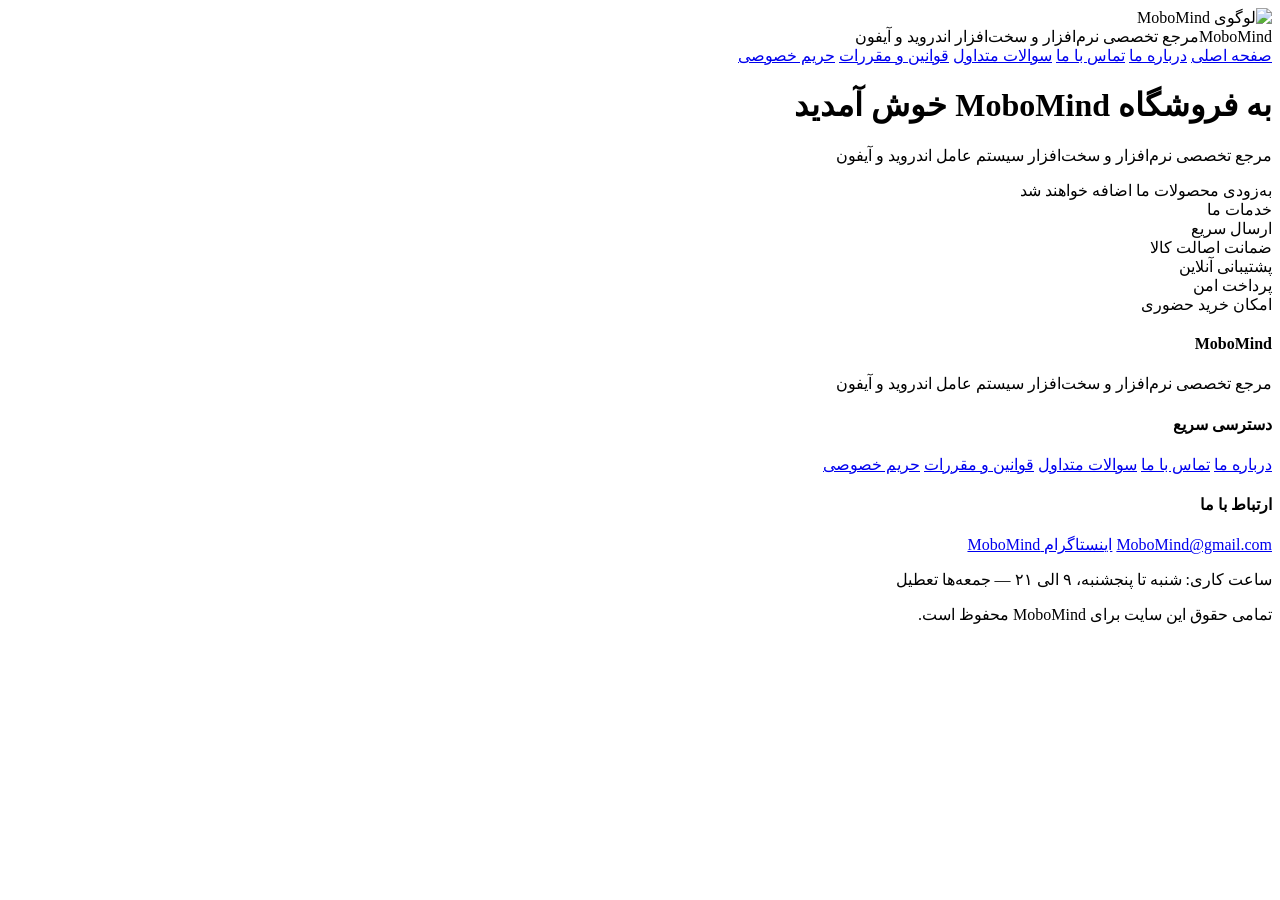
==== commit 0f4faf34: "Update index.html" ====
--- a/index.html
+++ b/index.html
@@ -3,217 +3,68 @@
 <head>
 <meta charset="UTF-8">
 <meta name="viewport" content="width=device-width, initial-scale=1.0">
-<title>فروشگاه دیجی‌کالای من</title>
+<title>MoboMind | مرجع تخصصی نرم‌افزار و سخت‌افزار اندروید و آیفون</title>
 <link rel="preconnect" href="https://fonts.googleapis.com">
 <link href="https://fonts.googleapis.com/css2?family=Vazirmatn:wght@400;500;600;700&display=swap" rel="stylesheet">
-<style>
-  :root{
-    --brand:#1a8f5a;
-    --brand-dark:#0f6b42;
-    --accent-orange:#e85d2a;
-    --bg:#f4f6f5;
-    --card:#ffffff;
-    --text:#1c2b24;
-    --text-soft:#6b7a73;
-    --line:#e5e9e7;
-  }
-  *{margin:0;padding:0;box-sizing:border-box;}
-  body{font-family:'Vazirmatn',sans-serif; background:var(--bg); color:var(--text);}
-  a{text-decoration:none; color:inherit;}
-  img,.ph{display:block;}
-  .wrap{max-width:1100px; margin:0 auto; padding:0 16px;}
-
-  /* top bar */
-  .topbar{background:var(--brand-dark); color:#fff; font-size:12px; padding:6px 0;}
-  .topbar .wrap{display:flex; justify-content:space-between;}
-
-  header.main{background:#fff; border-bottom:1px solid var(--line); padding:14px 0;}
-  header.main .wrap{display:flex; align-items:center; gap:16px; flex-wrap:wrap;}
-  .logo{font-weight:700; font-size:20px; color:var(--brand);}
-  .search{flex:1; min-width:200px; display:flex; border:1px solid var(--line); border-radius:8px; overflow:hidden;}
-  .search input{flex:1; border:none; padding:10px 12px; font-family:inherit; font-size:14px;}
-  .search button{background:var(--brand); color:#fff; border:none; padding:0 18px; cursor:pointer;}
-  .cart{font-size:13px; color:var(--text-soft); white-space:nowrap;}
-
-  nav.catnav{background:var(--brand); overflow-x:auto;}
-  nav.catnav .wrap{display:flex; gap:22px; padding:10px 16px; white-space:nowrap;}
-  nav.catnav a{color:#fff; font-size:13px; opacity:.9;}
-  nav.catnav a.active{opacity:1; border-bottom:2px solid #fff; padding-bottom:4px;}
-
-  /* hero */
-  .hero{background:linear-gradient(135deg,#e6f4ec,#cdeada); border-radius:14px; margin:20px 16px; padding:36px 24px; display:flex; align-items:center; justify-content:space-between; gap:20px;}
-  .hero h1{font-size:clamp(20px,3.5vw,30px); color:var(--brand-dark); line-height:1.5;}
-  .hero .ph-hero{width:140px; height:140px; background:var(--brand); border-radius:50%; opacity:.15; flex-shrink:0;}
-  .hero .btn{display:inline-block; margin-top:14px; background:var(--brand); color:#fff; padding:8px 20px; border-radius:8px; font-size:13px;}
-
-  .section-title{font-size:15px; font-weight:600; margin:26px 16px 12px; color:var(--text-soft);}
-
-  /* category icons */
-  .cat-grid{display:grid; grid-template-columns:repeat(3,1fr); gap:10px; margin:0 16px;}
-  @media(min-width:640px){.cat-grid{grid-template-columns:repeat(6,1fr);}}
-  .cat-item{background:var(--card); border:1px solid var(--line); border-radius:10px; padding:16px 8px; text-align:center;}
-  .cat-item .ic{width:36px; height:36px; margin:0 auto 8px; border-radius:8px; background:#eaf6f0;}
-  .cat-item span{font-size:12px; color:var(--text-soft);}
-
-  /* discount block */
-  .discount{background:linear-gradient(135deg,var(--accent-orange),#d9481e); border-radius:14px; margin:20px 16px; padding:18px; color:#fff;}
-  .discount-head{display:flex; justify-content:space-between; align-items:center; margin-bottom:14px; font-size:14px;}
-  #countdown{font-family:monospace; font-size:15px; background:rgba(255,255,255,.15); padding:4px 10px; border-radius:6px;}
-  .product-row{display:grid; grid-template-columns:repeat(2,1fr); gap:10px;}
-  @media(min-width:640px){.product-row{grid-template-columns:repeat(4,1fr);}}
-  .product-card{background:#fff; border-radius:10px; padding:12px; color:var(--text);}
-  .product-card .img{width:100%; height:90px; border-radius:8px; background:#f0f0f0; margin-bottom:8px;}
-  .product-card .name{font-size:12px; color:var(--text-soft); height:32px; overflow:hidden;}
-  .product-card .price{font-size:13px; font-weight:600; margin-top:6px;}
-
-  /* products grid */
-  .grid-products{display:grid; grid-template-columns:repeat(2,1fr); gap:12px; margin:0 16px;}
-  @media(min-width:640px){.grid-products{grid-template-columns:repeat(5,1fr);}}
-  .grid-products .product-card{border:1px solid var(--line);}
-
-  /* promo banners */
-  .promo-grid{display:grid; grid-template-columns:1fr 1fr; gap:12px; margin:20px 16px;}
-  .promo{border-radius:12px; padding:22px; color:#fff; font-size:14px; font-weight:600; min-height:100px; display:flex; flex-direction:column; justify-content:space-between;}
-  .promo.p1{background:linear-gradient(135deg,#6a4fd6,#8b6ff0);}
-  .promo.p2{background:linear-gradient(135deg,#0f9b6c,#0c7b56);}
-  .promo.p3{background:linear-gradient(135deg,#c9903f,#b7742b);}
-  .promo.p4{background:linear-gradient(135deg,#e3667e,#d8455f);}
-  .promo small{font-weight:400; opacity:.85; font-size:12px;}
-
-  /* blog */
-  .blog-grid{display:grid; grid-template-columns:1fr; gap:14px; margin:0 16px;}
-  @media(min-width:640px){.blog-grid{grid-template-columns:repeat(3,1fr);}}
-  .blog-card{background:#fff; border-radius:10px; overflow:hidden; border:1px solid var(--line);}
-  .blog-card .img{height:120px; background:#e8ecea;}
-  .blog-card .body{padding:12px;}
-  .blog-card .body p{font-size:13px; line-height:1.6;}
-  .blog-card .body span{font-size:11px; color:var(--text-soft);}
-
-  footer{background:#fff; border-top:1px solid var(--line); margin-top:30px; padding:30px 16px; font-size:13px; color:var(--text-soft);}
-  .foot-grid{display:grid; grid-template-columns:1fr; gap:20px; max-width:1100px; margin:0 auto;}
-  @media(min-width:640px){.foot-grid{grid-template-columns:repeat(4,1fr);}}
-  .foot-col h4{color:var(--text); font-size:14px; margin-bottom:10px;}
-  .foot-col p{margin-bottom:6px;}
-  .copyright{text-align:center; margin-top:24px; padding-top:16px; border-top:1px solid var(--line); font-size:12px;}
-</style>
+<link rel="stylesheet" href="style.css">
 </head>
 <body>
 
-<div class="topbar"><div class="wrap"><span>ارسال رایگان بالای ۵۰۰ هزار تومان</span><span>پشتیبانی: ۰۲۱-۰۰۰۰۰۰۰</span></div></div>
-
-<header class="main">
+<header class="site">
   <div class="wrap">
-    <div class="logo">فروشگاه من</div>
-    <div class="search">
-      <input type="text" placeholder="جستجو در محصولات...">
-      <button>جستجو</button>
+    <div class="brand">
+      <img src="assets/logo.png" alt="لوگوی MoboMind">
+      <div class="name">MoboMind<span class="tag">مرجع تخصصی نرم‌افزار و سخت‌افزار اندروید و آیفون</span></div>
     </div>
-    <div class="cart">ورود / ثبت‌نام &nbsp; | &nbsp; سبد خرید (۰)</div>
+    <nav class="mainnav">
+      <a href="index.html" class="active">صفحه اصلی</a>
+      <a href="about.html">درباره ما</a>
+      <a href="contact.html">تماس با ما</a>
+      <a href="faq.html">سوالات متداول</a>
+      <a href="terms.html">قوانین و مقررات</a>
+      <a href="privacy.html">حریم خصوصی</a>
+    </nav>
   </div>
 </header>
 
-<nav class="catnav">
-  <div class="wrap">
-    <a href="#" class="active">خانه</a>
-    <a href="#">موبایل و تبلت</a>
-    <a href="#">لوازم جانبی</a>
-    <a href="#">پوشاک</a>
-    <a href="#">لوازم خانگی</a>
-    <a href="#">زیبایی و سلامت</a>
-    <a href="#">محصولات تخفیف‌دار</a>
-  </div>
-</nav>
-
 <div class="hero">
-  <div>
-    <h1>مجموعه محصولات منتخب<br>با بهترین قیمت بازار</h1>
-    <a href="#discount" class="btn">مشاهده و خرید</a>
-  </div>
-  <div class="ph-hero"></div>
+  <h1>به فروشگاه MoboMind خوش آمدید</h1>
+  <p>مرجع تخصصی نرم‌افزار و سخت‌افزار سیستم عامل اندروید و آیفون</p>
+  <span class="soon">به‌زودی محصولات ما اضافه خواهند شد</span>
 </div>
 
-<div class="section-title">دسته‌بندی‌های پرطرفدار</div>
-<div class="cat-grid">
-  <div class="cat-item"><div class="ic"></div><span>شارژر و کابل</span></div>
-  <div class="cat-item"><div class="ic"></div><span>پاوربانک</span></div>
-  <div class="cat-item"><div class="ic"></div><span>قاب و گارد</span></div>
-  <div class="cat-item"><div class="ic"></div><span>هدفون و اسپیکر</span></div>
-  <div class="cat-item"><div class="ic"></div><span>ساعت هوشمند</span></div>
-  <div class="cat-item"><div class="ic"></div><span>کیف و کوله</span></div>
-</div>
-
-<div class="discount" id="discount">
-  <div class="discount-head">
-    <span>تا پایان تخفیف ویژه</span>
-    <span id="countdown">۲۳:۵۹:۵۹</span>
-  </div>
-  <div class="product-row">
-    <div class="product-card"><div class="img"></div><div class="name">محصول تخفیف‌دار شماره ۱</div><div class="price">۱۸۹,۰۰۰ تومان</div></div>
-    <div class="product-card"><div class="img"></div><div class="name">محصول تخفیف‌دار شماره ۲</div><div class="price">۶۵,۰۰۰ تومان</div></div>
-    <div class="product-card"><div class="img"></div><div class="name">محصول تخفیف‌دار شماره ۳</div><div class="price">۱۷۷,۰۰۰ تومان</div></div>
-    <div class="product-card"><div class="img"></div><div class="name">محصول تخفیف‌دار شماره ۴</div><div class="price">۷۸,۵۰۰ تومان</div></div>
-  </div>
-</div>
-
-<div class="section-title">جدیدترین محصولات فروشگاه</div>
-<div class="grid-products">
-  <div class="product-card"><div class="img"></div><div class="name">پایه نگهدارنده گوشی</div><div class="price">۱۳۵,۰۰۰ تومان</div></div>
-  <div class="product-card"><div class="img"></div><div class="name">کاور طرح‌دار</div><div class="price">۱۵۳,۰۰۰ تومان</div></div>
-  <div class="product-card"><div class="img"></div><div class="name">کارت حافظه ۱۲۸ گیگ</div><div class="price">۲۴۳,۰۰۰ تومان</div></div>
-  <div class="product-card"><div class="img"></div><div class="name">کابل شارژ سریع</div><div class="price">۷۹,۵۰۰ تومان</div></div>
-  <div class="product-card"><div class="img"></div><div class="name">شارژر دیواری اورجینال</div><div class="price">۲۵۵,۰۰۰ تومان</div></div>
-</div>
-
-<div class="promo-grid">
-  <div class="promo p1"><span>انواع باتری موبایل<br><small>همین حالا خرید کنید</small></span></div>
-  <div class="promo p2"><span>انواع پاوربانک<br><small>همین حالا خرید کنید</small></span></div>
-  <div class="promo p3"><span>شارژرهای اصل<br><small>ارسال سریع</small></span></div>
-  <div class="promo p4"><span>ساعت‌های هوشمند<br><small>قیمت ویژه</small></span></div>
-</div>
-
-<div class="section-title">آخرین نوشته‌های وبلاگ</div>
-<div class="blog-grid">
-  <div class="blog-card"><div class="img"></div><div class="body"><p>بهترین رنگ اتاق برای آرامش بیشتر</p><span>۳ دقیقه مطالعه</span></div></div>
-  <div class="blog-card"><div class="img"></div><div class="body"><p>راهنمای خرید کارت حافظه مناسب گوشی</p><span>۵ دقیقه مطالعه</span></div></div>
-  <div class="blog-card"><div class="img"></div><div class="body"><p>مقایسه انواع پاوربانک‌های بازار</p><span>۴ دقیقه مطالعه</span></div></div>
+<div class="section-title">خدمات ما</div>
+<div class="services">
+  <div class="service"><div class="dot" style="background:var(--green)"></div><span>ارسال سریع</span></div>
+  <div class="service"><div class="dot" style="background:var(--blue)"></div><span>ضمانت اصالت کالا</span></div>
+  <div class="service"><div class="dot" style="background:var(--yellow)"></div><span>پشتیبانی آنلاین</span></div>
+  <div class="service"><div class="dot" style="background:var(--orange)"></div><span>پرداخت امن</span></div>
+  <div class="service"><div class="dot" style="background:var(--gray)"></div><span>امکان خرید حضوری</span></div>
 </div>
 
 <footer>
   <div class="foot-grid">
     <div class="foot-col">
-      <h4>درباره فروشگاه</h4>
-      <p>ما با هدف ارائه محصولات باکیفیت و قیمت مناسب فعالیت می‌کنیم.</p>
+      <h4>MoboMind</h4>
+      <p>مرجع تخصصی نرم‌افزار و سخت‌افزار سیستم عامل اندروید و آیفون</p>
     </div>
     <div class="foot-col">
       <h4>دسترسی سریع</h4>
-      <p>صفحه اصلی</p><p>محصولات</p><p>وبلاگ</p>
+      <a href="about.html">درباره ما</a>
+      <a href="contact.html">تماس با ما</a>
+      <a href="faq.html">سوالات متداول</a>
+      <a href="terms.html">قوانین و مقررات</a>
+      <a href="privacy.html">حریم خصوصی</a>
     </div>
     <div class="foot-col">
-      <h4>تماس با ما</h4>
-      <p>تلفن: ۰۲۱-۰۰۰۰۰۰۰</p><p>ایمیل: info@example.com</p>
-    </div>
-    <div class="foot-col">
-      <h4>پشتیبانی</h4>
-      <p>راهنمای خرید</p><p>سوالات متداول</p><p>حریم خصوصی</p>
+      <h4>ارتباط با ما</h4>
+      <a href="mailto:MoboMind@gmail.com">MoboMind@gmail.com</a>
+      <a href="https://www.instagram.com/mobomind" target="_blank">اینستاگرام MoboMind</a>
+      <p>ساعت کاری: شنبه تا پنجشنبه، ۹ الی ۲۱ — جمعه‌ها تعطیل</p>
     </div>
   </div>
-  <div class="copyright">تمامی حقوق این سایت برای فروشگاه من محفوظ است.</div>
+  <div class="copyright">تمامی حقوق این سایت برای MoboMind محفوظ است.</div>
 </footer>
-
-<script>
-  // simple countdown demo, resets each visit for placeholder effect
-  let seconds = 23*3600 + 59*60 + 59;
-  const el = document.getElementById('countdown');
-  function toFa(n){ return n.toString().padStart(2,'0').replace(/\d/g, d => '۰۱۲۳۴۵۶۷۸۹'[d]); }
-  setInterval(()=>{
-    if(seconds <= 0) return;
-    seconds--;
-    const h = Math.floor(seconds/3600);
-    const m = Math.floor((seconds%3600)/60);
-    const s = seconds%60;
-    el.textContent = `${toFa(h)}:${toFa(m)}:${toFa(s)}`;
-  }, 1000);
-</script>
 
 </body>
 </html>
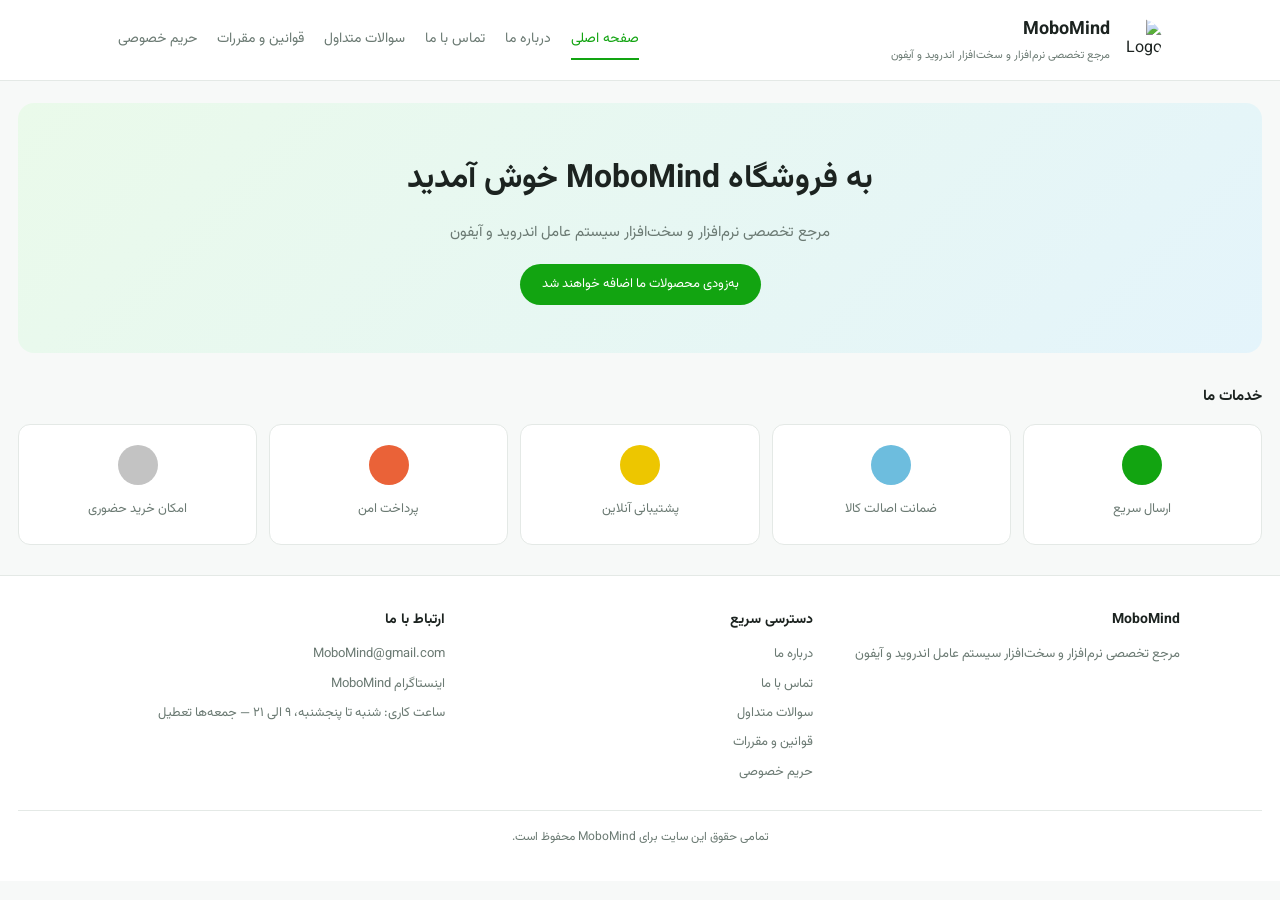
==== commit c383b0a5: "Update index.html" ====
--- a/index.html
+++ b/index.html
@@ -13,7 +13,7 @@
 <header class="site">
   <div class="wrap">
     <div class="brand">
-      <img src="assets/logo.png" alt="لوگوی MoboMind">
+      <img src="logo.png" alt="Logo" width="50" height="50">
       <div class="name">MoboMind<span class="tag">مرجع تخصصی نرم‌افزار و سخت‌افزار اندروید و آیفون</span></div>
     </div>
     <nav class="mainnav">
--- a/style.css
+++ b/style.css
@@ -0,0 +1,65 @@
+:root{
+  --green:#12A411;
+  --blue:#6DBDDE;
+  --yellow:#EDC600;
+  --orange:#EA6238;
+  --gray:#C3C3C3;
+  --ink:#1c2320;
+  --ink-soft:#6b7a73;
+  --bg:#f7f9f8;
+  --card:#ffffff;
+  --line:#e4e9e6;
+}
+*{margin:0;padding:0;box-sizing:border-box;}
+body{font-family:'Vazirmatn',sans-serif; background:var(--bg); color:var(--ink); line-height:1.8;}
+a{text-decoration:none; color:inherit;}
+.wrap{max-width:1080px; margin:0 auto; padding:0 18px;}
+
+header.site{background:#fff; border-bottom:1px solid var(--line); position:sticky; top:0; z-index:50;}
+header.site .wrap{display:flex; align-items:center; justify-content:space-between; padding:14px 18px; gap:16px; flex-wrap:wrap;}
+.brand{display:flex; align-items:center; gap:10px;}
+.brand img{width:42px; height:42px; border-radius:50%;}
+.brand .name{font-weight:700; font-size:18px; color:var(--ink);}
+.brand .tag{display:block; font-size:11px; color:var(--ink-soft); font-weight:400;}
+
+nav.mainnav{display:flex; gap:20px; flex-wrap:wrap; font-size:14px;}
+nav.mainnav a{color:var(--ink-soft); padding:6px 0; border-bottom:2px solid transparent; transition:.2s;}
+nav.mainnav a:hover, nav.mainnav a.active{color:var(--green); border-color:var(--green);}
+
+.hero{background:linear-gradient(135deg,#eafaea,#e4f4fb); border-radius:16px; margin:22px 18px; padding:48px 24px; text-align:center;}
+.hero h1{font-size:clamp(22px,4vw,32px); color:var(--ink); margin-bottom:10px;}
+.hero p{color:var(--ink-soft); font-size:15px; max-width:520px; margin:0 auto;}
+.hero .soon{display:inline-block; margin-top:18px; background:var(--green); color:#fff; padding:9px 22px; border-radius:100px; font-size:13px;}
+
+.page-hero{background:#fff; border-bottom:1px solid var(--line); padding:36px 18px; text-align:center;}
+.page-hero h1{font-size:24px; color:var(--ink);}
+
+.section-title{font-size:15px; font-weight:700; margin:30px 18px 14px; color:var(--ink);}
+
+.services{display:grid; grid-template-columns:repeat(2,1fr); gap:12px; margin:0 18px 30px;}
+@media(min-width:700px){.services{grid-template-columns:repeat(5,1fr);}}
+.service{background:var(--card); border:1px solid var(--line); border-radius:12px; padding:20px 12px; text-align:center;}
+.service .dot{width:40px; height:40px; border-radius:50%; margin:0 auto 10px;}
+.service span{font-size:13px; color:var(--ink-soft);}
+
+.content-block{background:#fff; border:1px solid var(--line); border-radius:14px; margin:0 18px 30px; padding:28px 24px; font-size:14px; color:var(--ink-soft);}
+.content-block h2{font-size:17px; color:var(--ink); margin:18px 0 8px;}
+.content-block h2:first-child{margin-top:0;}
+
+.contact-grid{display:grid; grid-template-columns:1fr; gap:14px; margin:0 18px 30px;}
+@media(min-width:700px){.contact-grid{grid-template-columns:repeat(2,1fr);}}
+.contact-card{background:#fff; border:1px solid var(--line); border-radius:12px; padding:22px; font-size:14px;}
+.contact-card h3{font-size:14px; color:var(--ink-soft); margin-bottom:6px;}
+.contact-card .val{font-size:16px; font-weight:600;}
+
+.faq-item{background:#fff; border:1px solid var(--line); border-radius:10px; margin-bottom:10px; padding:16px 20px;}
+.faq-item h3{font-size:14px; margin-bottom:6px;}
+.faq-item p{font-size:13px; color:var(--ink-soft);}
+
+footer{background:#fff; border-top:1px solid var(--line); padding:32px 18px; margin-top:20px;}
+.foot-grid{display:grid; grid-template-columns:1fr; gap:22px; max-width:1080px; margin:0 auto;}
+@media(min-width:700px){.foot-grid{grid-template-columns:repeat(3,1fr);}}
+.foot-col h4{font-size:14px; margin-bottom:10px; color:var(--ink);}
+.foot-col p, .foot-col a{display:block; font-size:13px; color:var(--ink-soft); margin-bottom:6px;}
+.foot-col a:hover{color:var(--green);}
+.copyright{text-align:center; margin-top:20px; padding-top:16px; border-top:1px solid var(--line); font-size:12px; color:var(--ink-soft);}
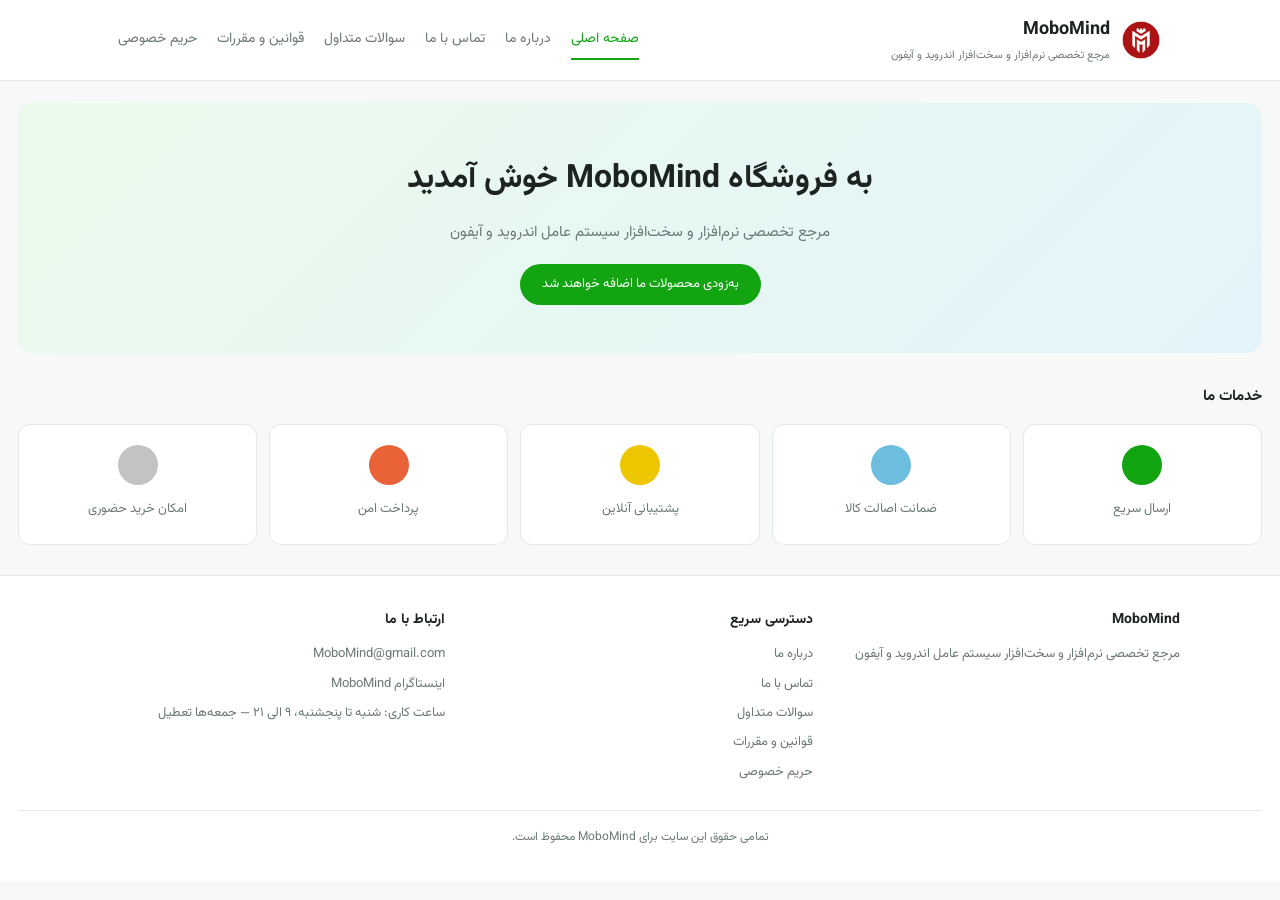
==== commit b98c92b0: "Update index.html" ====
--- a/index.html
+++ b/index.html
@@ -13,7 +13,7 @@
 <header class="site">
   <div class="wrap">
     <div class="brand">
-      <img src="logo.png" alt="Logo" width="50" height="50">
+      <img src="1784637329003.png" alt="Logo" width="50" height="50">
       <div class="name">MoboMind<span class="tag">مرجع تخصصی نرم‌افزار و سخت‌افزار اندروید و آیفون</span></div>
     </div>
     <nav class="mainnav">
